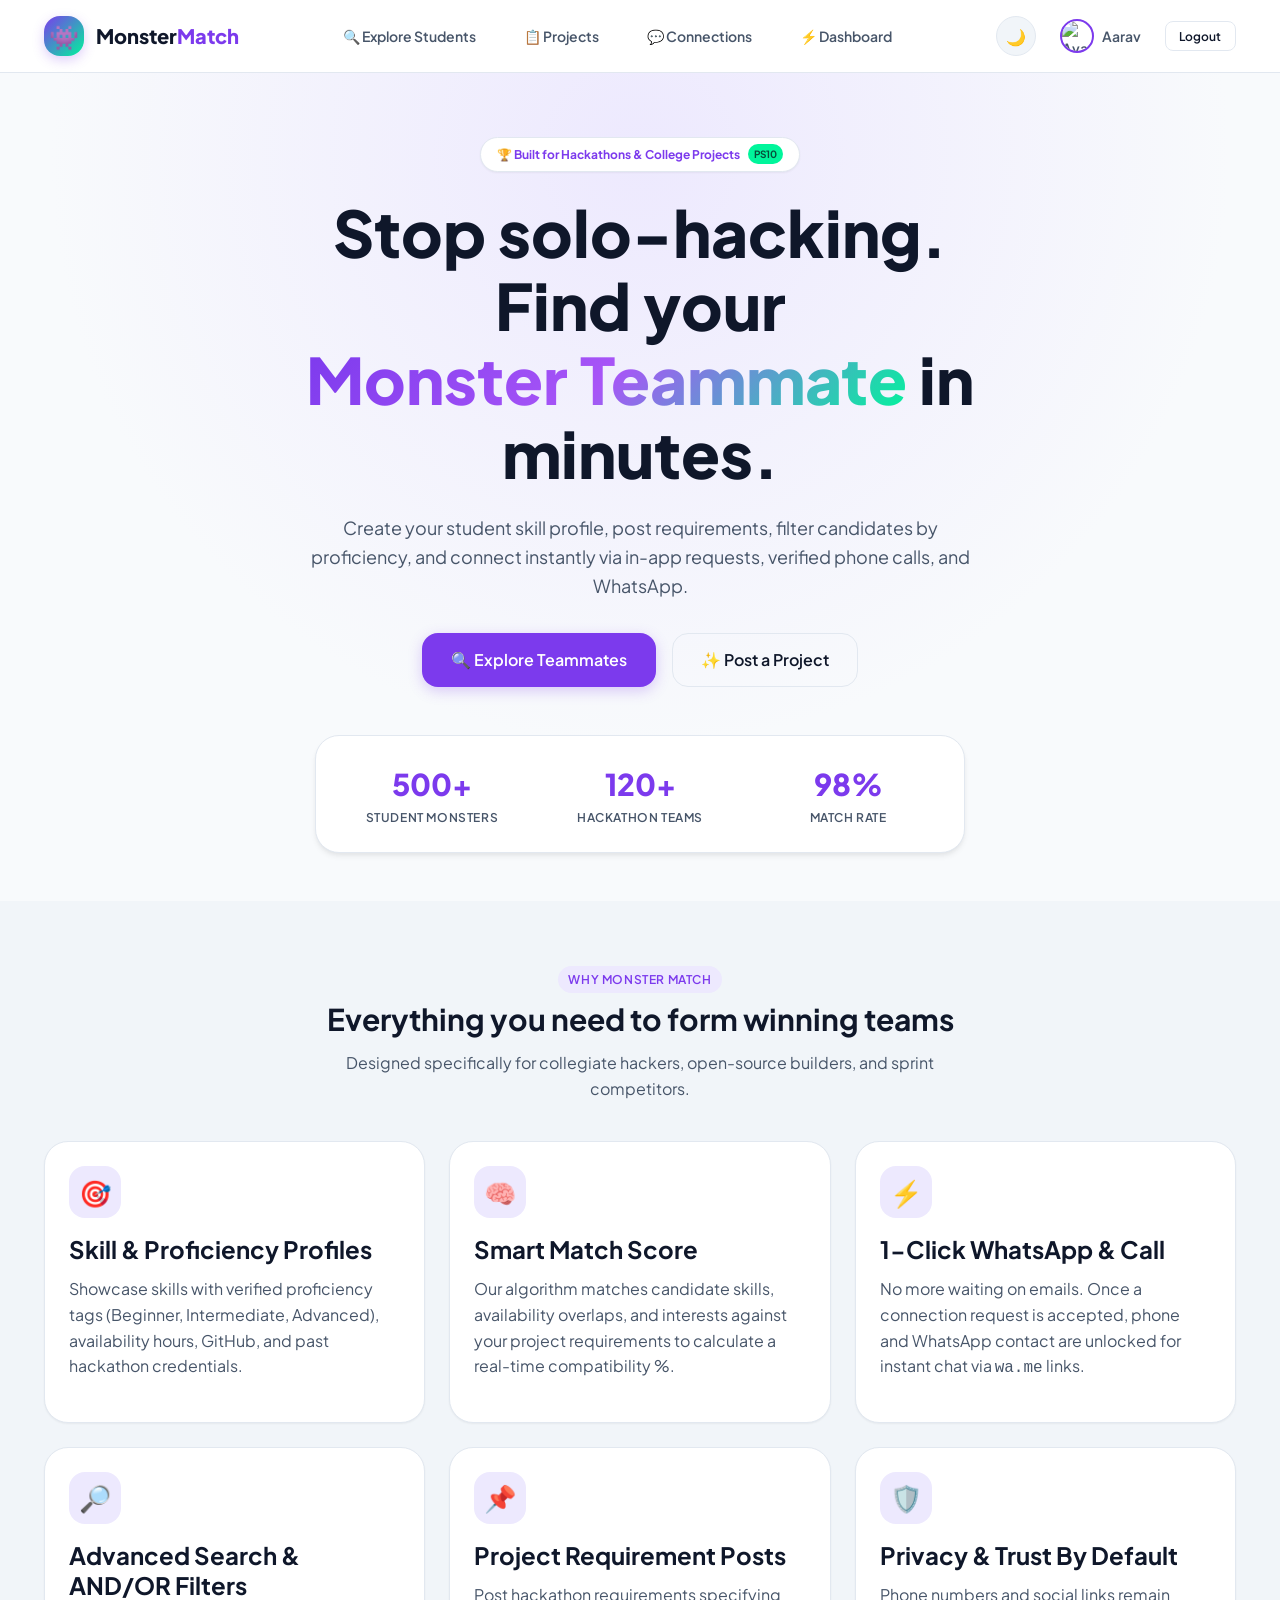
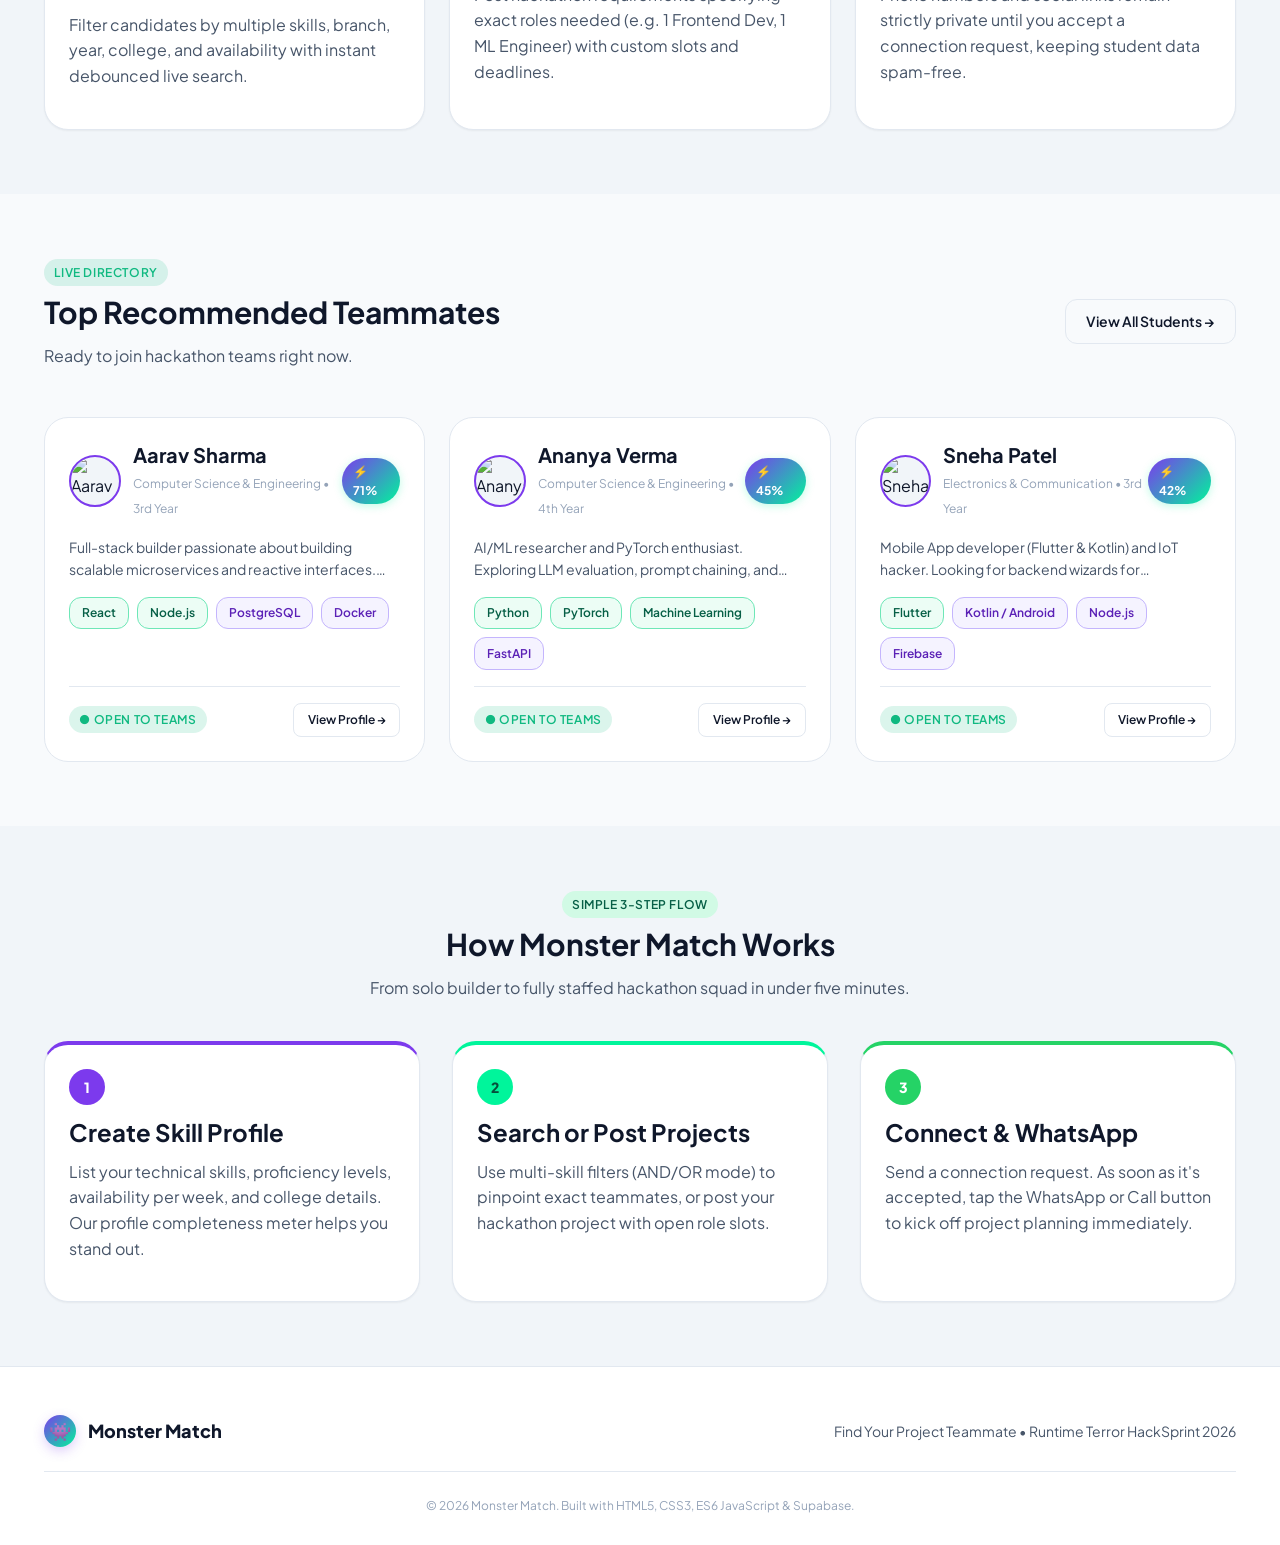
==== index.html @ e0324586 "feat: complete Phase 0 setup and core MVP features for Monster Match" ====
<!DOCTYPE html>
<html lang="en">
<head>
  <meta charset="UTF-8">
  <meta name="viewport" content="width=device-width, initial-scale=1.0">
  <title>Monster Match - Find Your Project Teammate</title>
  <meta name="description" content="Connect with passionate student developers, designers, and AI creators for hackathons and college projects with instant WhatsApp and call links.">
  
  <!-- Google Fonts: Plus Jakarta Sans -->
  <link rel="preconnect" href="https://fonts.googleapis.com">
  <link rel="preconnect" href="https://fonts.gstatic.com" crossorigin>
  <link href="https://fonts.googleapis.com/css2?family=Plus+Jakarta+Sans:wght@400;500;600;700;800&family=JetBrains+Mono:wght@500;600&display=swap" rel="stylesheet">
  
  <!-- CSS Stylesheets -->
  <link rel="stylesheet" href="css/variables.css">
  <link rel="stylesheet" href="css/base.css">
  <link rel="stylesheet" href="css/components.css">

  <style>
    /* Hero Section Styles */
    .hero {
      position: relative;
      padding: var(--spacing-16) 0 var(--spacing-12);
      overflow: hidden;
      background: radial-gradient(circle at 50% 10%, var(--color-primary-light) 0%, transparent 60%);
    }

    [data-theme="dark"] .hero {
      background: radial-gradient(circle at 50% 10%, rgba(124, 58, 237, 0.15) 0%, transparent 70%);
    }

    .hero-badge {
      display: inline-flex;
      align-items: center;
      gap: var(--spacing-2);
      padding: 0.4rem 1rem;
      background: var(--bg-surface);
      border: 1px solid var(--border-color);
      border-radius: var(--radius-full);
      font-size: var(--font-size-xs);
      font-weight: 700;
      color: var(--color-primary);
      margin-bottom: var(--spacing-6);
      box-shadow: var(--shadow-sm);
    }

    .hero-title {
      font-size: clamp(2.5rem, 5vw, 4rem);
      font-weight: 800;
      line-height: 1.15;
      margin-bottom: var(--spacing-6);
      max-width: 900px;
      margin-left: auto;
      margin-right: auto;
    }

    .hero-desc {
      font-size: var(--font-size-lg);
      color: var(--text-secondary);
      max-width: 680px;
      margin-left: auto;
      margin-right: auto;
      margin-bottom: var(--spacing-8);
      line-height: 1.6;
    }

    .hero-stats {
      display: grid;
      grid-template-columns: repeat(3, 1fr);
      gap: var(--spacing-6);
      max-width: 650px;
      margin: var(--spacing-12) auto 0;
      padding: var(--spacing-6);
      background: var(--bg-surface);
      border: 1px solid var(--border-color);
      border-radius: var(--radius-2xl);
      box-shadow: var(--shadow-md);
    }

    .stat-number {
      font-size: var(--font-size-3xl);
      font-weight: 800;
      color: var(--color-primary);
    }

    .stat-label {
      font-size: var(--font-size-xs);
      font-weight: 600;
      color: var(--text-secondary);
      text-transform: uppercase;
      letter-spacing: 0.05em;
    }

    /* Feature Grid Section */
    .section-header {
      text-align: center;
      max-width: 650px;
      margin: 0 auto var(--spacing-10);
    }

    .feature-icon-box {
      width: 52px;
      height: 52px;
      border-radius: var(--radius-xl);
      display: flex;
      align-items: center;
      justify-content: center;
      font-size: 26px;
      margin-bottom: var(--spacing-4);
      background: var(--color-primary-light);
      color: var(--color-primary);
    }

    /* Live Preview Cards */
    .preview-card {
      background: var(--bg-surface);
      border: 1px solid var(--border-color);
      border-radius: var(--radius-2xl);
      padding: var(--spacing-6);
      transition: all var(--transition-normal);
      display: flex;
      flex-direction: column;
      justify-content: space-between;
    }

    .preview-card:hover {
      transform: translateY(-6px);
      box-shadow: var(--shadow-xl);
      border-color: var(--color-primary);
    }

    /* Step Card */
    .step-badge {
      width: 36px;
      height: 36px;
      border-radius: var(--radius-full);
      background: var(--color-primary);
      color: #fff;
      display: flex;
      align-items: center;
      justify-content: center;
      font-weight: 800;
      font-size: var(--font-size-sm);
      margin-bottom: var(--spacing-3);
    }
  </style>
</head>
<body>

  <!-- Navigation Bar -->
  <header class="navbar">
    <div class="container nav-container">
      <a href="index.html" class="nav-brand">
        <div class="brand-icon">👾</div>
        <span>Monster<span style="color: var(--color-primary);">Match</span></span>
      </a>

      <nav>
        <ul class="nav-links">
          <li><a href="pages/explore.html" class="nav-link">🔍 Explore Students</a></li>
          <li><a href="pages/projects.html" class="nav-link">📋 Projects</a></li>
          <li><a href="pages/connections.html" class="nav-link">💬 Connections</a></li>
          <li><a href="pages/dashboard.html" class="nav-link">⚡ Dashboard</a></li>
        </ul>
      </nav>

      <div class="nav-actions">
        <button class="btn-icon-toggle theme-toggle-btn" id="theme-toggle" title="Toggle Theme">🌙</button>
        <a href="pages/login.html" class="btn btn-outline btn-sm">Log in</a>
        <a href="pages/signup.html" class="btn btn-primary btn-sm">Sign up</a>
      </div>
    </div>
  </header>

  <!-- Hero Section -->
  <main>
    <section class="hero">
      <div class="container" style="text-align: center;">
        <div class="hero-badge float-anim">
          <span>🏆 Built for Hackathons & College Projects</span>
          <span style="background: var(--color-secondary); color:#064e3b; padding: 2px 6px; border-radius: 99px; font-size:10px;">PS10</span>
        </div>

        <h1 class="hero-title">
          Stop solo-hacking. <br>
          Find your <span class="gradient-text">Monster Teammate</span> in minutes.
        </h1>

        <p class="hero-desc">
          Create your student skill profile, post requirements, filter candidates by proficiency, 
          and connect instantly via in-app requests, verified phone calls, and WhatsApp.
        </p>

        <div class="flex items-center justify-center gap-4 flex-wrap">
          <a href="pages/explore.html" class="btn btn-primary btn-lg">
            <span>🔍 Explore Teammates</span>
          </a>
          <a href="pages/project-new.html" class="btn btn-outline btn-lg">
            <span>✨ Post a Project</span>
          </a>
        </div>

        <div class="hero-stats">
          <div>
            <div class="stat-number">500+</div>
            <div class="stat-label">Student Monsters</div>
          </div>
          <div>
            <div class="stat-number">120+</div>
            <div class="stat-label">Hackathon Teams</div>
          </div>
          <div>
            <div class="stat-number">98%</div>
            <div class="stat-label">Match Rate</div>
          </div>
        </div>
      </div>
    </section>

    <!-- Key Features Section -->
    <section style="padding: var(--spacing-16) 0; background-color: var(--bg-surface-subtle);">
      <div class="container">
        <div class="section-header">
          <span class="badge" style="background: var(--color-primary-light); color: var(--color-primary); margin-bottom: var(--spacing-2);">Why Monster Match</span>
          <h2>Everything you need to form winning teams</h2>
          <p>Designed specifically for collegiate hackers, open-source builders, and sprint competitors.</p>
        </div>

        <div class="grid grid-cols-3 gap-6">
          <!-- Feature 1 -->
          <div class="card card-hover">
            <div class="feature-icon-box">🎯</div>
            <h3>Skill & Proficiency Profiles</h3>
            <p>Showcase skills with verified proficiency tags (Beginner, Intermediate, Advanced), availability hours, GitHub, and past hackathon credentials.</p>
          </div>

          <!-- Feature 2 -->
          <div class="card card-hover">
            <div class="feature-icon-box">🧠</div>
            <h3>Smart Match Score</h3>
            <p>Our algorithm matches candidate skills, availability overlaps, and interests against your project requirements to calculate a real-time compatibility %.</p>
          </div>

          <!-- Feature 3 -->
          <div class="card card-hover">
            <div class="feature-icon-box">⚡</div>
            <h3>1-Click WhatsApp & Call</h3>
            <p>No more waiting on emails. Once a connection request is accepted, phone and WhatsApp contact are unlocked for instant chat via <code>wa.me</code> links.</p>
          </div>

          <!-- Feature 4 -->
          <div class="card card-hover">
            <div class="feature-icon-box">🔎</div>
            <h3>Advanced Search & AND/OR Filters</h3>
            <p>Filter candidates by multiple skills, branch, year, college, and availability with instant debounced live search.</p>
          </div>

          <!-- Feature 5 -->
          <div class="card card-hover">
            <div class="feature-icon-box">📌</div>
            <h3>Project Requirement Posts</h3>
            <p>Post hackathon requirements specifying exact roles needed (e.g. 1 Frontend Dev, 1 ML Engineer) with custom slots and deadlines.</p>
          </div>

          <!-- Feature 6 -->
          <div class="card card-hover">
            <div class="feature-icon-box">🛡️</div>
            <h3>Privacy & Trust By Default</h3>
            <p>Phone numbers and social links remain strictly private until you accept a connection request, keeping student data spam-free.</p>
          </div>
        </div>
      </div>
    </section>

    <!-- Featured Teammates Live Showcase -->
    <section style="padding: var(--spacing-16) 0;">
      <div class="container">
        <div class="flex items-center justify-between flex-wrap gap-4" style="margin-bottom: var(--spacing-8);">
          <div>
            <span class="badge badge-open" style="margin-bottom: var(--spacing-2);">Live Directory</span>
            <h2>Top Recommended Teammates</h2>
            <p>Ready to join hackathon teams right now.</p>
          </div>
          <a href="pages/explore.html" class="btn btn-outline">View All Students →</a>
        </div>

        <div id="featured-students-grid" class="grid grid-cols-3 gap-6">
          <!-- Populated dynamically via JS -->
          <div class="card" style="text-align: center; padding: var(--spacing-8);">
            <div class="float-anim" style="font-size: 3rem;">👾</div>
            <p style="margin-top: var(--spacing-2);">Loading monster profiles...</p>
          </div>
        </div>
      </div>
    </section>

    <!-- How It Works Section -->
    <section style="padding: var(--spacing-16) 0; background-color: var(--bg-surface-subtle);">
      <div class="container">
        <div class="section-header">
          <span class="badge" style="background: var(--color-secondary-light); color: #065f46; margin-bottom: var(--spacing-2);">Simple 3-Step Flow</span>
          <h2>How Monster Match Works</h2>
          <p>From solo builder to fully staffed hackathon squad in under five minutes.</p>
        </div>

        <div class="grid grid-cols-3 gap-8">
          <div class="card" style="border-top: 4px solid var(--color-primary);">
            <div class="step-badge">1</div>
            <h3>Create Skill Profile</h3>
            <p>List your technical skills, proficiency levels, availability per week, and college details. Our profile completeness meter helps you stand out.</p>
          </div>

          <div class="card" style="border-top: 4px solid var(--color-secondary);">
            <div class="step-badge" style="background: var(--color-secondary); color:#064e3b;">2</div>
            <h3>Search or Post Projects</h3>
            <p>Use multi-skill filters (AND/OR mode) to pinpoint exact teammates, or post your hackathon project with open role slots.</p>
          </div>

          <div class="card" style="border-top: 4px solid var(--color-whatsapp);">
            <div class="step-badge" style="background: var(--color-whatsapp);">3</div>
            <h3>Connect & WhatsApp</h3>
            <p>Send a connection request. As soon as it's accepted, tap the WhatsApp or Call button to kick off project planning immediately.</p>
          </div>
        </div>
      </div>
    </section>
  </main>

  <!-- Footer -->
  <footer style="padding: var(--spacing-12) 0 var(--spacing-8); border-top: 1px solid var(--border-color); background: var(--bg-surface);">
    <div class="container">
      <div class="flex items-center justify-between flex-wrap gap-4" style="margin-bottom: var(--spacing-6);">
        <div class="flex items-center gap-3">
          <div class="brand-icon" style="width:32px; height:32px; font-size:18px;">👾</div>
          <span style="font-weight: 800; font-size: var(--font-size-lg);">Monster Match</span>
        </div>
        <p style="margin-bottom: 0; font-size: var(--font-size-sm);">
          Find Your Project Teammate • Runtime Terror HackSprint 2026
        </p>
      </div>
      <div style="text-align: center; font-size: var(--font-size-xs); color: var(--text-muted); border-top: 1px solid var(--border-color); padding-top: var(--spacing-6);">
        &copy; 2026 Monster Match. Built with HTML5, CSS3, ES6 JavaScript & Supabase.
      </div>
    </div>
  </footer>

  <!-- Scripts -->
  <script type="module">
    import { initTheme } from './js/utils.js';
    import { Auth } from './js/auth.js';
    import { API } from './js/api.js';
    import { formatWhatsAppUrl, formatTelUrl } from './js/utils.js';

    // 1. Initialize Theme & Nav Auth
    initTheme();
    Auth.renderNavAuth();

    // 2. Load Featured Student Cards
    async function loadFeaturedStudents() {
      const grid = document.getElementById('featured-students-grid');
      if (!grid) return;

      try {
        const students = await API.getStudents();
        const topStudents = students.slice(0, 3);

        grid.innerHTML = topStudents.map(student => `
          <div class="preview-card card-hover">
            <div>
              <div class="flex items-center justify-between" style="margin-bottom: var(--spacing-4);">
                <div class="flex items-center gap-3">
                  <img src="${student.avatar_url}" alt="${student.full_name}" style="width: 52px; height: 52px; border-radius: 50%; border: 2px solid var(--color-primary); background: var(--bg-surface-subtle);" />
                  <div>
                    <h4 style="margin-bottom: 2px;">${student.full_name}</h4>
                    <span style="font-size: var(--font-size-xs); color: var(--text-muted);">${student.branch} • ${student.year}</span>
                  </div>
                </div>
                <div class="match-score" title="Match compatibility score">
                  ⚡ ${student.matchScore || 92}%
                </div>
              </div>

              <p style="font-size: var(--font-size-sm); margin-bottom: var(--spacing-4); display: -webkit-box; -webkit-line-clamp: 2; -webkit-box-orient: vertical; overflow: hidden;">
                ${student.bio}
              </p>

              <div class="flex flex-wrap gap-2" style="margin-bottom: var(--spacing-4);">
                ${student.skills.map(skill => {
                  const name = typeof skill === 'string' ? skill : skill.name;
                  const lvl = typeof skill === 'object' && skill.level ? skill.level : 'intermediate';
                  return `<span class="chip chip-${lvl}">${name}</span>`;
                }).join('')}
              </div>
            </div>

            <div class="flex items-center justify-between" style="border-top: 1px solid var(--border-color); padding-top: var(--spacing-4); margin-top: auto;">
              <span class="badge ${student.status === 'open' ? 'badge-open' : 'badge-busy'}">
                ● ${student.status === 'open' ? 'Open to Teams' : 'Busy'}
              </span>
              <a href="pages/profile-view.html?id=${student.id}" class="btn btn-outline btn-sm">
                View Profile →
              </a>
            </div>
          </div>
        `).join('');
      } catch (err) {
        console.error(err);
        grid.innerHTML = '<p style="color:var(--color-danger);">Unable to load featured students.</p>';
      }
    }

    loadFeaturedStudents();
  </script>
</body>
</html>
---- css/variables.css ----
/* ============================================================================
   MONSTER MATCH DESIGN SYSTEM - CSS VARIABLES & DESIGN TOKENS
   ============================================================================ */

:root {
  /* Brand Monster Palette */
  --color-primary: #7c3aed;
  --color-primary-hover: #6d28d9;
  --color-primary-light: #ede9fe;
  --color-primary-glow: rgba(124, 58, 237, 0.25);

  --color-secondary: #00f59b;
  --color-secondary-hover: #05d483;
  --color-secondary-light: #d1fae5;
  --color-secondary-glow: rgba(0, 245, 155, 0.2);

  --color-accent: #f97316;
  --color-accent-hover: #ea580c;
  --color-accent-light: #ffedd5;

  --color-info: #0284c7;
  --color-success: #10b981;
  --color-warning: #f59e0b;
  --color-danger: #ef4444;

  /* WhatsApp & Call specific brand colors */
  --color-whatsapp: #25D366;
  --color-whatsapp-hover: #1eb956;
  --color-phone: #3b82f6;
  --color-phone-hover: #2563eb;

  /* Typography */
  --font-family-base: 'Plus Jakarta Sans', -apple-system, BlinkMacSystemFont, 'Segoe UI', Roboto, Helvetica, Arial, sans-serif;
  --font-family-mono: 'JetBrains Mono', 'Fira Code', monospace;
  --font-size-xs: 0.75rem;     /* 12px */
  --font-size-sm: 0.875rem;    /* 14px */
  --font-size-base: 1rem;      /* 16px */
  --font-size-lg: 1.125rem;    /* 18px */
  --font-size-xl: 1.25rem;     /* 20px */
  --font-size-2xl: 1.5rem;     /* 24px */
  --font-size-3xl: 1.875rem;   /* 30px */
  --font-size-4xl: 2.25rem;    /* 36px */
  --font-size-5xl: 3rem;       /* 48px */

  /* Spacing */
  --spacing-1: 0.25rem;
  --spacing-2: 0.5rem;
  --spacing-3: 0.75rem;
  --spacing-4: 1rem;
  --spacing-5: 1.25rem;
  --spacing-6: 1.5rem;
  --spacing-8: 2rem;
  --spacing-10: 2.5rem;
  --spacing-12: 3rem;
  --spacing-16: 4rem;

  /* Radii */
  --radius-sm: 0.375rem;
  --radius-md: 0.5rem;
  --radius-lg: 0.75rem;
  --radius-xl: 1rem;
  --radius-2xl: 1.5rem;
  --radius-full: 9999px;

  /* Transitions */
  --transition-fast: 0.15s ease;
  --transition-normal: 0.25s ease;
  --transition-slow: 0.4s ease;

  /* Light Theme (Default) */
  --bg-page: #f8fafc;
  --bg-surface: #ffffff;
  --bg-surface-elevated: #ffffff;
  --bg-surface-subtle: #f1f5f9;
  --bg-input: #ffffff;
  --border-color: #e2e8f0;
  --border-color-hover: #cbd5e1;
  --border-color-focus: #7c3aed;

  --text-primary: #0f172a;
  --text-secondary: #475569;
  --text-muted: #94a3b8;
  --text-inverse: #ffffff;

  --shadow-sm: 0 1px 2px 0 rgba(0, 0, 0, 0.05);
  --shadow-md: 0 4px 6px -1px rgba(0, 0, 0, 0.07), 0 2px 4px -1px rgba(0, 0, 0, 0.04);
  --shadow-lg: 0 10px 15px -3px rgba(0, 0, 0, 0.08), 0 4px 6px -2px rgba(0, 0, 0, 0.04);
  --shadow-xl: 0 20px 25px -5px rgba(0, 0, 0, 0.1), 0 10px 10px -5px rgba(0, 0, 0, 0.04);
  --shadow-glow: 0 0 25px rgba(124, 58, 237, 0.2);
}

/* Dark Theme */
[data-theme="dark"] {
  --bg-page: #0b0f19;
  --bg-surface: #111827;
  --bg-surface-elevated: #1f2937;
  --bg-surface-subtle: #1e293b;
  --bg-input: #1a2234;
  --border-color: #2e384d;
  --border-color-hover: #475569;
  --border-color-focus: #a78bfa;

  --text-primary: #f8fafc;
  --text-secondary: #cbd5e1;
  --text-muted: #64748b;
  --text-inverse: #0f172a;

  --color-primary-light: rgba(124, 58, 237, 0.2);
  --color-secondary-light: rgba(0, 245, 155, 0.15);
  --color-accent-light: rgba(249, 115, 22, 0.15);

  --shadow-sm: 0 1px 2px 0 rgba(0, 0, 0, 0.3);
  --shadow-md: 0 4px 6px -1px rgba(0, 0, 0, 0.4);
  --shadow-lg: 0 10px 15px -3px rgba(0, 0, 0, 0.5);
  --shadow-xl: 0 20px 25px -5px rgba(0, 0, 0, 0.6);
  --shadow-glow: 0 0 30px rgba(124, 58, 237, 0.35);
}
---- css/base.css ----
/* ============================================================================
   MONSTER MATCH BASE STYLES & RESET
   ============================================================================ */

*, *::before, *::after {
  box-sizing: border-box;
  margin: 0;
  padding: 0;
}

html {
  font-size: 16px;
  scroll-behavior: smooth;
  -webkit-font-smoothing: antialiased;
  -moz-osx-font-smoothing: grayscale;
}

body {
  font-family: var(--font-family-base);
  font-size: var(--font-size-base);
  line-height: 1.6;
  color: var(--text-primary);
  background-color: var(--bg-page);
  min-height: 100vh;
  display: flex;
  flex-direction: column;
  transition: background-color var(--transition-normal), color var(--transition-normal);
}

a {
  color: var(--color-primary);
  text-decoration: none;
  transition: color var(--transition-fast);
}

a:hover {
  color: var(--color-primary-hover);
}

img, svg {
  display: block;
  max-width: 100%;
}

button, input, select, textarea {
  font-family: inherit;
  font-size: inherit;
}

/* Headings */
h1, h2, h3, h4, h5, h6 {
  color: var(--text-primary);
  font-weight: 700;
  line-height: 1.25;
  margin-bottom: var(--spacing-3);
}

h1 { font-size: var(--font-size-4xl); }
h2 { font-size: var(--font-size-3xl); }
h3 { font-size: var(--font-size-2xl); }
h4 { font-size: var(--font-size-xl); }
h5 { font-size: var(--font-size-lg); }
h6 { font-size: var(--font-size-base); }

p {
  margin-bottom: var(--spacing-4);
  color: var(--text-secondary);
}

/* Container */
.container {
  width: 100%;
  max-width: 1240px;
  margin-left: auto;
  margin-right: auto;
  padding-left: var(--spacing-6);
  padding-right: var(--spacing-6);
}

.container-narrow {
  max-width: 840px;
}

/* Layout Utilities */
.flex { display: flex; }
.flex-col { flex-direction: column; }
.items-center { align-items: center; }
.justify-between { justify-content: space-between; }
.justify-center { justify-content: center; }
.justify-end { justify-content: flex-end; }
.flex-wrap { flex-wrap: wrap; }
.flex-1 { flex: 1 1 0%; }
.gap-1 { gap: var(--spacing-1); }
.gap-2 { gap: var(--spacing-2); }
.gap-3 { gap: var(--spacing-3); }
.gap-4 { gap: var(--spacing-4); }
.gap-6 { gap: var(--spacing-6); }
.gap-8 { gap: var(--spacing-8); }

.grid { display: grid; }
.grid-cols-1 { grid-template-columns: repeat(1, minmax(0, 1fr)); }
.grid-cols-2 { grid-template-columns: repeat(2, minmax(0, 1fr)); }
.grid-cols-3 { grid-template-columns: repeat(3, minmax(0, 1fr)); }
.grid-cols-4 { grid-template-columns: repeat(4, minmax(0, 1fr)); }

@media (max-width: 1024px) {
  .grid-cols-4 { grid-template-columns: repeat(2, minmax(0, 1fr)); }
  .grid-cols-3 { grid-template-columns: repeat(2, minmax(0, 1fr)); }
}

@media (max-width: 640px) {
  .grid-cols-4, .grid-cols-3, .grid-cols-2 { grid-template-columns: 1fr; }
  .container { padding-left: var(--spacing-4); padding-right: var(--spacing-4); }
}

/* Monster Gradient Text */
.gradient-text {
  background: linear-gradient(135deg, var(--color-primary) 0%, #a855f7 50%, var(--color-secondary) 100%);
  -webkit-background-clip: text;
  -webkit-text-fill-color: transparent;
  display: inline-block;
}

/* Animations */
@keyframes float {
  0%, 100% { transform: translateY(0px) rotate(0deg); }
  50% { transform: translateY(-8px) rotate(2deg); }
}

@keyframes pulseGlow {
  0%, 100% { box-shadow: 0 0 15px rgba(124, 58, 237, 0.3); }
  50% { box-shadow: 0 0 30px rgba(0, 245, 155, 0.5); }
}

.float-anim {
  animation: float 4s ease-in-out infinite;
}

/* Toast Notifications */
#toast-container {
  position: fixed;
  bottom: var(--spacing-6);
  right: var(--spacing-6);
  z-index: 9999;
  display: flex;
  flex-direction: column;
  gap: var(--spacing-3);
  pointer-events: none;
}

.toast {
  pointer-events: auto;
  min-width: 280px;
  max-width: 400px;
  padding: var(--spacing-3) var(--spacing-4);
  background: var(--bg-surface-elevated);
  color: var(--text-primary);
  border-radius: var(--radius-lg);
  border-left: 4px solid var(--color-primary);
  box-shadow: var(--shadow-xl);
  font-size: var(--font-size-sm);
  display: flex;
  align-items: center;
  gap: var(--spacing-3);
  animation: slideIn 0.3s ease-out;
  transition: all var(--transition-normal);
}

.toast.toast-success { border-left-color: var(--color-success); }
.toast.toast-error { border-left-color: var(--color-danger); }
.toast.toast-info { border-left-color: var(--color-info); }
.toast.toast-warning { border-left-color: var(--color-warning); }

@keyframes slideIn {
  from { opacity: 0; transform: translateX(50px); }
  to { opacity: 1; transform: translateX(0); }
}
---- css/components.css ----
/* ============================================================================
   MONSTER MATCH REUSABLE UI COMPONENTS
   ============================================================================ */

/* --- Navigation Bar --- */
.navbar {
  position: sticky;
  top: 0;
  z-index: 1000;
  background-color: var(--bg-surface);
  border-bottom: 1px solid var(--border-color);
  backdrop-filter: blur(12px);
  -webkit-backdrop-filter: blur(12px);
  background-color: rgba(255, 255, 255, 0.9);
  transition: all var(--transition-normal);
}

[data-theme="dark"] .navbar {
  background-color: rgba(17, 24, 39, 0.9);
}

.nav-container {
  display: flex;
  align-items: center;
  justify-content: space-between;
  height: 72px;
}

.nav-brand {
  display: flex;
  align-items: center;
  gap: var(--spacing-3);
  font-size: var(--font-size-xl);
  font-weight: 800;
  color: var(--text-primary);
}

.brand-icon {
  width: 40px;
  height: 40px;
  background: linear-gradient(135deg, var(--color-primary), var(--color-secondary));
  border-radius: var(--radius-xl);
  display: flex;
  align-items: center;
  justify-content: center;
  font-size: 24px;
  box-shadow: 0 4px 12px var(--color-primary-glow);
}

.nav-links {
  display: flex;
  align-items: center;
  gap: var(--spacing-6);
  list-style: none;
}

.nav-link {
  font-weight: 600;
  font-size: var(--font-size-sm);
  color: var(--text-secondary);
  padding: var(--spacing-2) var(--spacing-3);
  border-radius: var(--radius-md);
  transition: all var(--transition-fast);
  display: flex;
  align-items: center;
  gap: var(--spacing-2);
}

.nav-link:hover, .nav-link.active {
  color: var(--color-primary);
  background-color: var(--color-primary-light);
}

.nav-actions {
  display: flex;
  align-items: center;
  gap: var(--spacing-3);
}

/* Theme Toggle Button */
.btn-icon-toggle {
  background: var(--bg-surface-subtle);
  border: 1px solid var(--border-color);
  color: var(--text-secondary);
  width: 40px;
  height: 40px;
  border-radius: var(--radius-full);
  display: flex;
  align-items: center;
  justify-content: center;
  cursor: pointer;
  transition: all var(--transition-fast);
}

.btn-icon-toggle:hover {
  color: var(--color-primary);
  border-color: var(--color-primary);
  transform: scale(1.05);
}

/* --- Buttons --- */
.btn {
  display: inline-flex;
  align-items: center;
  justify-content: center;
  gap: var(--spacing-2);
  padding: 0.65rem 1.25rem;
  font-weight: 600;
  font-size: var(--font-size-sm);
  border-radius: var(--radius-lg);
  border: 1px solid transparent;
  cursor: pointer;
  text-align: center;
  transition: all var(--transition-fast);
  white-space: nowrap;
  user-select: none;
}

.btn:active {
  transform: translateY(1px);
}

.btn-primary {
  background-color: var(--color-primary);
  color: #ffffff;
  box-shadow: 0 4px 14px var(--color-primary-glow);
}

.btn-primary:hover {
  background-color: var(--color-primary-hover);
  color: #ffffff;
  box-shadow: 0 6px 20px var(--color-primary-glow);
  transform: translateY(-1px);
}

.btn-secondary {
  background-color: var(--color-secondary);
  color: #064e3b;
  font-weight: 700;
}

.btn-secondary:hover {
  background-color: var(--color-secondary-hover);
  transform: translateY(-1px);
}

.btn-outline {
  background-color: transparent;
  border-color: var(--border-color);
  color: var(--text-primary);
}

.btn-outline:hover {
  border-color: var(--color-primary);
  color: var(--color-primary);
  background-color: var(--color-primary-light);
}

.btn-whatsapp {
  background-color: var(--color-whatsapp);
  color: #ffffff;
  box-shadow: 0 4px 12px rgba(37, 211, 102, 0.3);
}

.btn-whatsapp:hover {
  background-color: var(--color-whatsapp-hover);
  color: #ffffff;
  transform: translateY(-1px);
}

.btn-phone {
  background-color: var(--color-phone);
  color: #ffffff;
  box-shadow: 0 4px 12px rgba(59, 130, 246, 0.3);
}

.btn-phone:hover {
  background-color: var(--color-phone-hover);
  color: #ffffff;
  transform: translateY(-1px);
}

.btn-sm {
  padding: 0.4rem 0.85rem;
  font-size: var(--font-size-xs);
  border-radius: var(--radius-md);
}

.btn-lg {
  padding: 0.85rem 1.75rem;
  font-size: var(--font-size-base);
  border-radius: var(--radius-xl);
}

/* --- Cards --- */
.card {
  background-color: var(--bg-surface);
  border: 1px solid var(--border-color);
  border-radius: var(--radius-2xl);
  padding: var(--spacing-6);
  box-shadow: var(--shadow-sm);
  transition: all var(--transition-normal);
  position: relative;
  overflow: hidden;
}

.card-hover:hover {
  transform: translateY(-4px);
  border-color: var(--border-color-hover);
  box-shadow: var(--shadow-xl);
}

/* --- Chips & Badges --- */
.badge {
  display: inline-flex;
  align-items: center;
  gap: var(--spacing-1);
  padding: 0.25rem 0.65rem;
  border-radius: var(--radius-full);
  font-size: var(--font-size-xs);
  font-weight: 600;
  text-transform: uppercase;
  letter-spacing: 0.05em;
}

.badge-open {
  background-color: rgba(16, 185, 129, 0.15);
  color: #10b981;
}

.badge-busy {
  background-color: rgba(245, 158, 11, 0.15);
  color: #f59e0b;
}

.badge-teamed {
  background-color: rgba(100, 116, 139, 0.15);
  color: #64748b;
}

.chip {
  display: inline-flex;
  align-items: center;
  gap: var(--spacing-1);
  padding: 0.35rem 0.75rem;
  border-radius: var(--radius-lg);
  font-size: var(--font-size-xs);
  font-weight: 600;
  background-color: var(--bg-surface-subtle);
  color: var(--text-secondary);
  border: 1px solid var(--border-color);
  transition: all var(--transition-fast);
}

.chip-beginner {
  border-color: #93c5fd;
  color: #1e40af;
  background-color: #eff6ff;
}

.chip-intermediate {
  border-color: #c4b5fd;
  color: #5b21b6;
  background-color: #f5f3ff;
}

.chip-advanced {
  border-color: #6ee7b7;
  color: #065f46;
  background-color: #ecfdf5;
}

[data-theme="dark"] .chip-beginner {
  background-color: rgba(59, 130, 246, 0.15);
  color: #93c5fd;
  border-color: rgba(59, 130, 246, 0.3);
}

[data-theme="dark"] .chip-intermediate {
  background-color: rgba(139, 92, 246, 0.15);
  color: #c4b5fd;
  border-color: rgba(139, 92, 246, 0.3);
}

[data-theme="dark"] .chip-advanced {
  background-color: rgba(16, 185, 129, 0.15);
  color: #6ee7b7;
  border-color: rgba(16, 185, 129, 0.3);
}

/* Match Score Pill */
.match-score {
  display: inline-flex;
  align-items: center;
  gap: 4px;
  padding: 0.25rem 0.65rem;
  border-radius: var(--radius-full);
  font-weight: 700;
  font-size: var(--font-size-xs);
  background: linear-gradient(135deg, var(--color-primary), var(--color-secondary));
  color: #ffffff;
  box-shadow: 0 2px 8px rgba(0, 245, 155, 0.25);
}

/* --- Form Controls --- */
.form-group {
  display: flex;
  flex-direction: column;
  gap: var(--spacing-2);
  margin-bottom: var(--spacing-4);
}

.form-label {
  font-size: var(--font-size-sm);
  font-weight: 600;
  color: var(--text-primary);
}

.input, .select, .textarea {
  width: 100%;
  padding: 0.75rem 1rem;
  background-color: var(--bg-input);
  border: 1px solid var(--border-color);
  border-radius: var(--radius-lg);
  color: var(--text-primary);
  transition: all var(--transition-fast);
  outline: none;
}

.input:focus, .select:focus, .textarea:focus {
  border-color: var(--color-primary);
  box-shadow: 0 0 0 3px var(--color-primary-glow);
}

.input::placeholder, .textarea::placeholder {
  color: var(--text-muted);
}

/* Search bar with icon */
.search-wrapper {
  position: relative;
  display: flex;
  align-items: center;
  width: 100%;
}

.search-icon {
  position: absolute;
  left: 1rem;
  color: var(--text-muted);
  pointer-events: none;
}

.search-input {
  padding-left: 2.75rem;
  padding-right: 2.5rem;
}

.search-clear {
  position: absolute;
  right: 0.75rem;
  background: none;
  border: none;
  color: var(--text-muted);
  cursor: pointer;
  padding: 4px;
}

/* --- Modals --- */
.modal-overlay {
  position: fixed;
  top: 0;
  left: 0;
  right: 0;
  bottom: 0;
  background-color: rgba(0, 0, 0, 0.6);
  backdrop-filter: blur(4px);
  z-index: 2000;
  display: flex;
  align-items: center;
  justify-content: center;
  padding: var(--spacing-4);
  opacity: 0;
  pointer-events: none;
  transition: opacity var(--transition-normal);
}

.modal-overlay.active {
  opacity: 1;
  pointer-events: auto;
}

.modal-container {
  background-color: var(--bg-surface);
  border: 1px solid var(--border-color);
  border-radius: var(--radius-2xl);
  width: 100%;
  max-width: 520px;
  box-shadow: var(--shadow-xl);
  overflow: hidden;
  transform: scale(0.95);
  transition: transform var(--transition-normal);
}

.modal-overlay.active .modal-container {
  transform: scale(1);
}

.modal-header {
  padding: var(--spacing-5) var(--spacing-6);
  border-bottom: 1px solid var(--border-color);
  display: flex;
  align-items: center;
  justify-content: space-between;
}

.modal-body {
  padding: var(--spacing-6);
  max-height: 75vh;
  overflow-y: auto;
}

.modal-footer {
  padding: var(--spacing-4) var(--spacing-6);
  border-top: 1px solid var(--border-color);
  background-color: var(--bg-surface-subtle);
  display: flex;
  justify-content: flex-end;
  gap: var(--spacing-3);
}

/* Completeness Meter */
.progress-bar-bg {
  width: 100%;
  height: 8px;
  background-color: var(--border-color);
  border-radius: var(--radius-full);
  overflow: hidden;
}

.progress-bar-fill {
  height: 100%;
  background: linear-gradient(90deg, var(--color-primary), var(--color-secondary));
  border-radius: var(--radius-full);
  transition: width 0.5s ease-out;
}
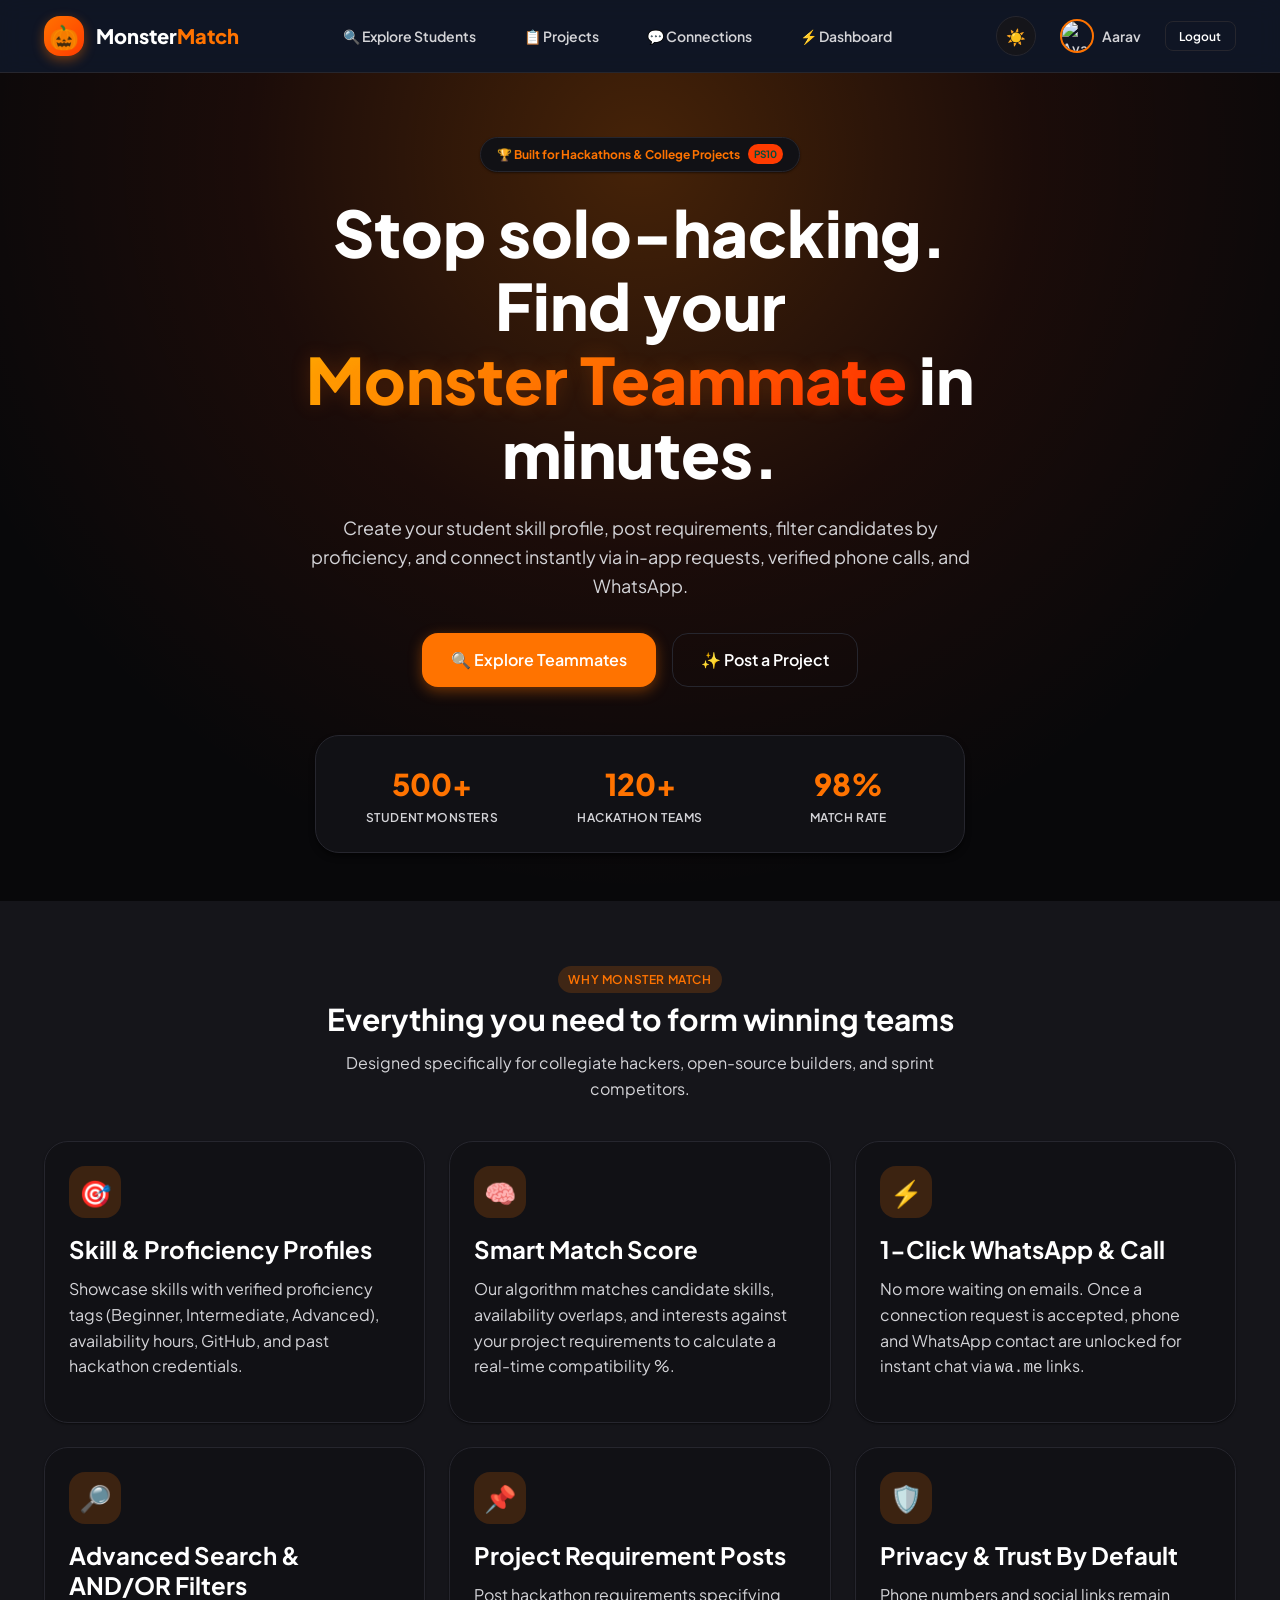
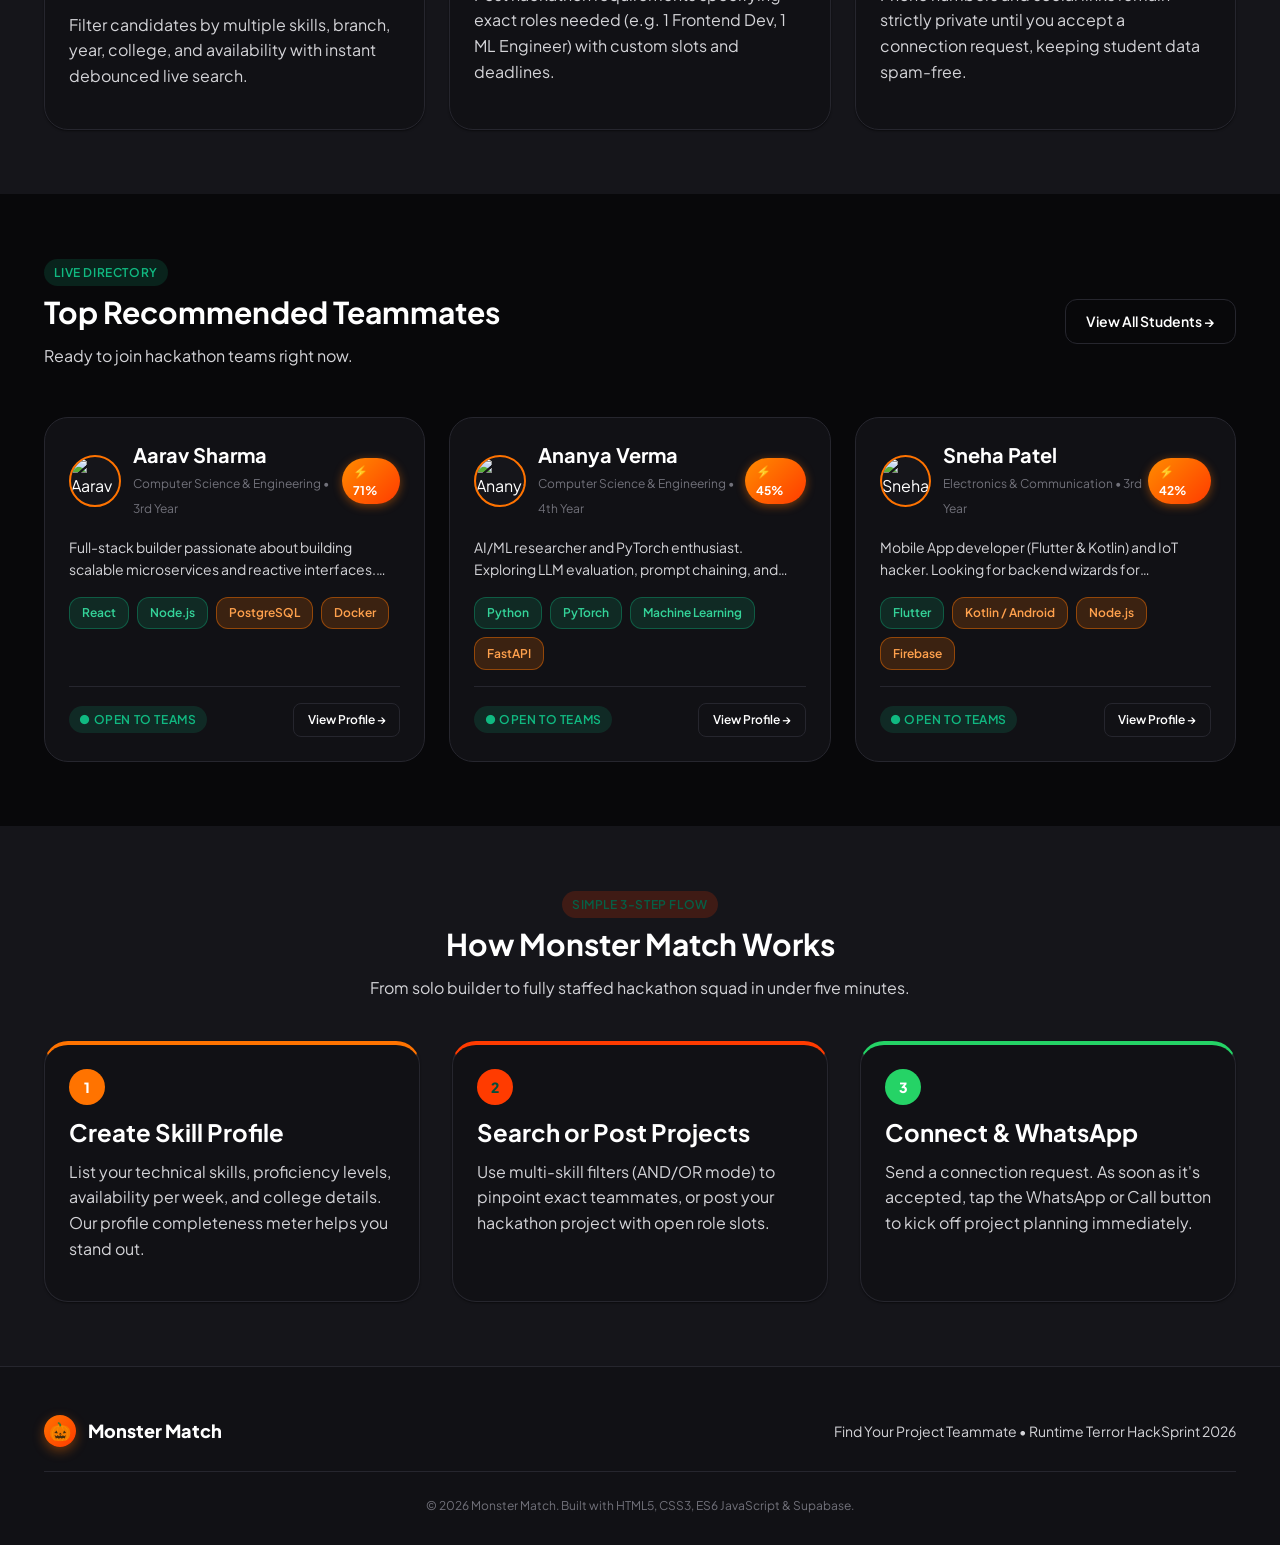
==== commit 8783194c: "style: apply Halloween Obsidian Black & Jack-o-Lantern Orange theme" ====
--- a/index.html
+++ b/index.html
@@ -22,11 +22,11 @@
       position: relative;
       padding: var(--spacing-16) 0 var(--spacing-12);
       overflow: hidden;
-      background: radial-gradient(circle at 50% 10%, var(--color-primary-light) 0%, transparent 60%);
+      background: radial-gradient(circle at 50% 10%, rgba(255, 115, 0, 0.15) 0%, transparent 65%);
     }
 
     [data-theme="dark"] .hero {
-      background: radial-gradient(circle at 50% 10%, rgba(124, 58, 237, 0.15) 0%, transparent 70%);
+      background: radial-gradient(circle at 50% 10%, rgba(255, 115, 0, 0.25) 0%, rgba(255, 59, 0, 0.08) 40%, transparent 75%);
     }
 
     .hero-badge {
@@ -151,7 +151,7 @@
   <header class="navbar">
     <div class="container nav-container">
       <a href="index.html" class="nav-brand">
-        <div class="brand-icon">👾</div>
+        <div class="brand-icon">🎃</div>
         <span>Monster<span style="color: var(--color-primary);">Match</span></span>
       </a>
 
@@ -331,7 +331,7 @@
     <div class="container">
       <div class="flex items-center justify-between flex-wrap gap-4" style="margin-bottom: var(--spacing-6);">
         <div class="flex items-center gap-3">
-          <div class="brand-icon" style="width:32px; height:32px; font-size:18px;">👾</div>
+          <div class="brand-icon" style="width:32px; height:32px; font-size:18px;">🎃</div>
           <span style="font-weight: 800; font-size: var(--font-size-lg);">Monster Match</span>
         </div>
         <p style="margin-bottom: 0; font-size: var(--font-size-sm);">
--- a/css/variables.css
+++ b/css/variables.css
@@ -1,46 +1,50 @@
 /* ============================================================================
-   MONSTER MATCH DESIGN SYSTEM - CSS VARIABLES & DESIGN TOKENS
+   MONSTER MATCH - HALLOWEEN SPOOKY BLACK & ORANGE THEME
    ============================================================================ */
 
 :root {
-  /* Brand Monster Palette */
-  --color-primary: #7c3aed;
-  --color-primary-hover: #6d28d9;
-  --color-primary-light: #ede9fe;
-  --color-primary-glow: rgba(124, 58, 237, 0.25);
+  /* Halloween Jack-o'-Lantern Orange Palette */
+  --color-primary: #ff7300;           /* Vibrant Pumpkin Orange */
+  --color-primary-hover: #ff8c26;     /* Bright Fire Glow */
+  --color-primary-dark: #cc5200;      /* Dark Roasted Pumpkin */
+  --color-primary-light: rgba(255, 115, 0, 0.15);
+  --color-primary-glow: rgba(255, 115, 0, 0.4);
 
-  --color-secondary: #00f59b;
-  --color-secondary-hover: #05d483;
-  --color-secondary-light: #d1fae5;
-  --color-secondary-glow: rgba(0, 245, 155, 0.2);
+  --color-secondary: #ff3b00;         /* Hellfire Blood Orange */
+  --color-secondary-hover: #e03400;
+  --color-secondary-light: rgba(255, 59, 0, 0.15);
+  --color-secondary-glow: rgba(255, 59, 0, 0.35);
 
-  --color-accent: #f97316;
-  --color-accent-hover: #ea580c;
-  --color-accent-light: #ffedd5;
+  --color-slime: #10b981;             /* Ghostly Monster Slime Green */
+  --color-slime-glow: rgba(16, 185, 129, 0.3);
 
-  --color-info: #0284c7;
-  --color-success: #10b981;
+  --color-accent: #ffa600;            /* Warm Candle Flame */
+  --color-accent-hover: #ffb833;
+  --color-accent-light: rgba(255, 166, 0, 0.15);
+
+  --color-info: #38bdf8;
+  --color-success: #22c55e;
   --color-warning: #f59e0b;
   --color-danger: #ef4444;
 
   /* WhatsApp & Call specific brand colors */
   --color-whatsapp: #25D366;
   --color-whatsapp-hover: #1eb956;
-  --color-phone: #3b82f6;
-  --color-phone-hover: #2563eb;
+  --color-phone: #ff7300;
+  --color-phone-hover: #ff8c26;
 
   /* Typography */
-  --font-family-base: 'Plus Jakarta Sans', -apple-system, BlinkMacSystemFont, 'Segoe UI', Roboto, Helvetica, Arial, sans-serif;
+  --font-family-base: 'Plus Jakarta Sans', -apple-system, BlinkMacSystemFont, 'Segoe UI', Roboto, sans-serif;
   --font-family-mono: 'JetBrains Mono', 'Fira Code', monospace;
-  --font-size-xs: 0.75rem;     /* 12px */
-  --font-size-sm: 0.875rem;    /* 14px */
-  --font-size-base: 1rem;      /* 16px */
-  --font-size-lg: 1.125rem;    /* 18px */
-  --font-size-xl: 1.25rem;     /* 20px */
-  --font-size-2xl: 1.5rem;     /* 24px */
-  --font-size-3xl: 1.875rem;   /* 30px */
-  --font-size-4xl: 2.25rem;    /* 36px */
-  --font-size-5xl: 3rem;       /* 48px */
+  --font-size-xs: 0.75rem;
+  --font-size-sm: 0.875rem;
+  --font-size-base: 1rem;
+  --font-size-lg: 1.125rem;
+  --font-size-xl: 1.25rem;
+  --font-size-2xl: 1.5rem;
+  --font-size-3xl: 1.875rem;
+  --font-size-4xl: 2.25rem;
+  --font-size-5xl: 3rem;
 
   /* Spacing */
   --spacing-1: 0.25rem;
@@ -67,51 +71,75 @@
   --transition-normal: 0.25s ease;
   --transition-slow: 0.4s ease;
 
-  /* Light Theme (Default) */
-  --bg-page: #f8fafc;
+  /* Default Theme: Spooky Obsidian Black & Pumpkin Orange */
+  --bg-page: #0a0a0c;                 /* Void Black */
+  --bg-surface: #121216;              /* Charcoal Obsidian */
+  --bg-surface-elevated: #1a1a20;     /* Crypt Surface */
+  --bg-surface-subtle: #16161b;       /* Subtle Dark */
+  --bg-input: #101014;
+  --border-color: #27272e;
+  --border-color-hover: #ff7300;
+  --border-color-focus: #ff8c26;
+
+  --text-primary: #fdfdfd;
+  --text-secondary: #d4d4d8;
+  --text-muted: #71717a;
+  --text-inverse: #0a0a0c;
+
+  --shadow-sm: 0 1px 2px 0 rgba(0, 0, 0, 0.5);
+  --shadow-md: 0 4px 6px -1px rgba(0, 0, 0, 0.6);
+  --shadow-lg: 0 10px 15px -3px rgba(0, 0, 0, 0.7);
+  --shadow-xl: 0 20px 25px -5px rgba(0, 0, 0, 0.8);
+  --shadow-glow: 0 0 25px rgba(255, 115, 0, 0.35);
+}
+
+/* Dark Theme explicit (Matching the Spooky Halloween Palette) */
+[data-theme="dark"] {
+  --bg-page: #08080a;
+  --bg-surface: #111115;
+  --bg-surface-elevated: #18181f;
+  --bg-surface-subtle: #15151a;
+  --bg-input: #0e0e12;
+  --border-color: #26262e;
+  --border-color-hover: #ff7300;
+  --border-color-focus: #ff8c26;
+
+  --text-primary: #ffffff;
+  --text-secondary: #d4d4d8;
+  --text-muted: #71717a;
+  --text-inverse: #08080a;
+
+  --color-primary-light: rgba(255, 115, 0, 0.18);
+  --color-secondary-light: rgba(255, 59, 0, 0.18);
+  --color-accent-light: rgba(255, 166, 0, 0.18);
+
+  --shadow-glow: 0 0 30px rgba(255, 115, 0, 0.4);
+}
+
+/* Light Mode (Halloween Autumn Sunset variant) */
+[data-theme="light"] {
+  --bg-page: #fbf9f5;
   --bg-surface: #ffffff;
   --bg-surface-elevated: #ffffff;
-  --bg-surface-subtle: #f1f5f9;
+  --bg-surface-subtle: #f4ede4;
   --bg-input: #ffffff;
-  --border-color: #e2e8f0;
-  --border-color-hover: #cbd5e1;
-  --border-color-focus: #7c3aed;
+  --border-color: #e5ded3;
+  --border-color-hover: #ff7300;
+  --border-color-focus: #ff7300;
 
-  --text-primary: #0f172a;
-  --text-secondary: #475569;
-  --text-muted: #94a3b8;
+  --text-primary: #121214;
+  --text-secondary: #4a4a52;
+  --text-muted: #888892;
   --text-inverse: #ffffff;
 
+  --color-primary: #ea580c;
+  --color-primary-hover: #c2410c;
+  --color-primary-light: #ffedd5;
+  --color-primary-glow: rgba(234, 88, 12, 0.25);
+
   --shadow-sm: 0 1px 2px 0 rgba(0, 0, 0, 0.05);
-  --shadow-md: 0 4px 6px -1px rgba(0, 0, 0, 0.07), 0 2px 4px -1px rgba(0, 0, 0, 0.04);
-  --shadow-lg: 0 10px 15px -3px rgba(0, 0, 0, 0.08), 0 4px 6px -2px rgba(0, 0, 0, 0.04);
-  --shadow-xl: 0 20px 25px -5px rgba(0, 0, 0, 0.1), 0 10px 10px -5px rgba(0, 0, 0, 0.04);
-  --shadow-glow: 0 0 25px rgba(124, 58, 237, 0.2);
+  --shadow-md: 0 4px 6px -1px rgba(0, 0, 0, 0.08);
+  --shadow-lg: 0 10px 15px -3px rgba(0, 0, 0, 0.1);
+  --shadow-xl: 0 20px 25px -5px rgba(0, 0, 0, 0.12);
+  --shadow-glow: 0 0 25px rgba(234, 88, 12, 0.25);
 }
-
-/* Dark Theme */
-[data-theme="dark"] {
-  --bg-page: #0b0f19;
-  --bg-surface: #111827;
-  --bg-surface-elevated: #1f2937;
-  --bg-surface-subtle: #1e293b;
-  --bg-input: #1a2234;
-  --border-color: #2e384d;
-  --border-color-hover: #475569;
-  --border-color-focus: #a78bfa;
-
-  --text-primary: #f8fafc;
-  --text-secondary: #cbd5e1;
-  --text-muted: #64748b;
-  --text-inverse: #0f172a;
-
-  --color-primary-light: rgba(124, 58, 237, 0.2);
-  --color-secondary-light: rgba(0, 245, 155, 0.15);
-  --color-accent-light: rgba(249, 115, 22, 0.15);
-
-  --shadow-sm: 0 1px 2px 0 rgba(0, 0, 0, 0.3);
-  --shadow-md: 0 4px 6px -1px rgba(0, 0, 0, 0.4);
-  --shadow-lg: 0 10px 15px -3px rgba(0, 0, 0, 0.5);
-  --shadow-xl: 0 20px 25px -5px rgba(0, 0, 0, 0.6);
-  --shadow-glow: 0 0 30px rgba(124, 58, 237, 0.35);
-}
--- a/css/base.css
+++ b/css/base.css
@@ -115,10 +115,11 @@
 
 /* Monster Gradient Text */
 .gradient-text {
-  background: linear-gradient(135deg, var(--color-primary) 0%, #a855f7 50%, var(--color-secondary) 100%);
+  background: linear-gradient(135deg, #ffaa00 0%, #ff6a00 50%, #ff2a00 100%);
   -webkit-background-clip: text;
   -webkit-text-fill-color: transparent;
   display: inline-block;
+  text-shadow: 0 0 20px rgba(255, 106, 0, 0.2);
 }
 
 /* Animations */
@@ -128,8 +129,8 @@
 }
 
 @keyframes pulseGlow {
-  0%, 100% { box-shadow: 0 0 15px rgba(124, 58, 237, 0.3); }
-  50% { box-shadow: 0 0 30px rgba(0, 245, 155, 0.5); }
+  0%, 100% { box-shadow: 0 0 15px rgba(255, 115, 0, 0.4); }
+  50% { box-shadow: 0 0 35px rgba(255, 59, 0, 0.65); }
 }
 
 .float-anim {
--- a/css/components.css
+++ b/css/components.css
@@ -206,8 +206,8 @@
 
 .card-hover:hover {
   transform: translateY(-4px);
-  border-color: var(--border-color-hover);
-  box-shadow: var(--shadow-xl);
+  border-color: rgba(255, 115, 0, 0.65);
+  box-shadow: 0 12px 30px -5px rgba(0, 0, 0, 0.8), 0 0 20px rgba(255, 115, 0, 0.25);
 }
 
 /* --- Chips & Badges --- */
@@ -253,39 +253,39 @@
 }
 
 .chip-beginner {
-  border-color: #93c5fd;
-  color: #1e40af;
-  background-color: #eff6ff;
+  border-color: rgba(255, 180, 50, 0.4);
+  color: #ffb833;
+  background-color: rgba(255, 184, 51, 0.1);
 }
 
 .chip-intermediate {
-  border-color: #c4b5fd;
-  color: #5b21b6;
-  background-color: #f5f3ff;
+  border-color: rgba(255, 115, 0, 0.5);
+  color: #ff8c26;
+  background-color: rgba(255, 115, 0, 0.15);
 }
 
 .chip-advanced {
-  border-color: #6ee7b7;
-  color: #065f46;
-  background-color: #ecfdf5;
+  border-color: rgba(16, 185, 129, 0.5);
+  color: #34d399;
+  background-color: rgba(16, 185, 129, 0.15);
 }
 
 [data-theme="dark"] .chip-beginner {
-  background-color: rgba(59, 130, 246, 0.15);
-  color: #93c5fd;
-  border-color: rgba(59, 130, 246, 0.3);
+  background-color: rgba(255, 184, 51, 0.12);
+  color: #ffc466;
+  border-color: rgba(255, 184, 51, 0.35);
 }
 
 [data-theme="dark"] .chip-intermediate {
-  background-color: rgba(139, 92, 246, 0.15);
-  color: #c4b5fd;
-  border-color: rgba(139, 92, 246, 0.3);
+  background-color: rgba(255, 115, 0, 0.18);
+  color: #ffa14d;
+  border-color: rgba(255, 115, 0, 0.45);
 }
 
 [data-theme="dark"] .chip-advanced {
   background-color: rgba(16, 185, 129, 0.15);
-  color: #6ee7b7;
-  border-color: rgba(16, 185, 129, 0.3);
+  color: #34d399;
+  border-color: rgba(16, 185, 129, 0.35);
 }
 
 /* Match Score Pill */
@@ -297,9 +297,9 @@
   border-radius: var(--radius-full);
   font-weight: 700;
   font-size: var(--font-size-xs);
-  background: linear-gradient(135deg, var(--color-primary), var(--color-secondary));
-  color: #ffffff;
-  box-shadow: 0 2px 8px rgba(0, 245, 155, 0.25);
+  background: linear-gradient(135deg, #ff8c00, #ff3b00);
+  color: #ffffff;
+  box-shadow: 0 2px 10px rgba(255, 115, 0, 0.45);
 }
 
 /* --- Form Controls --- */
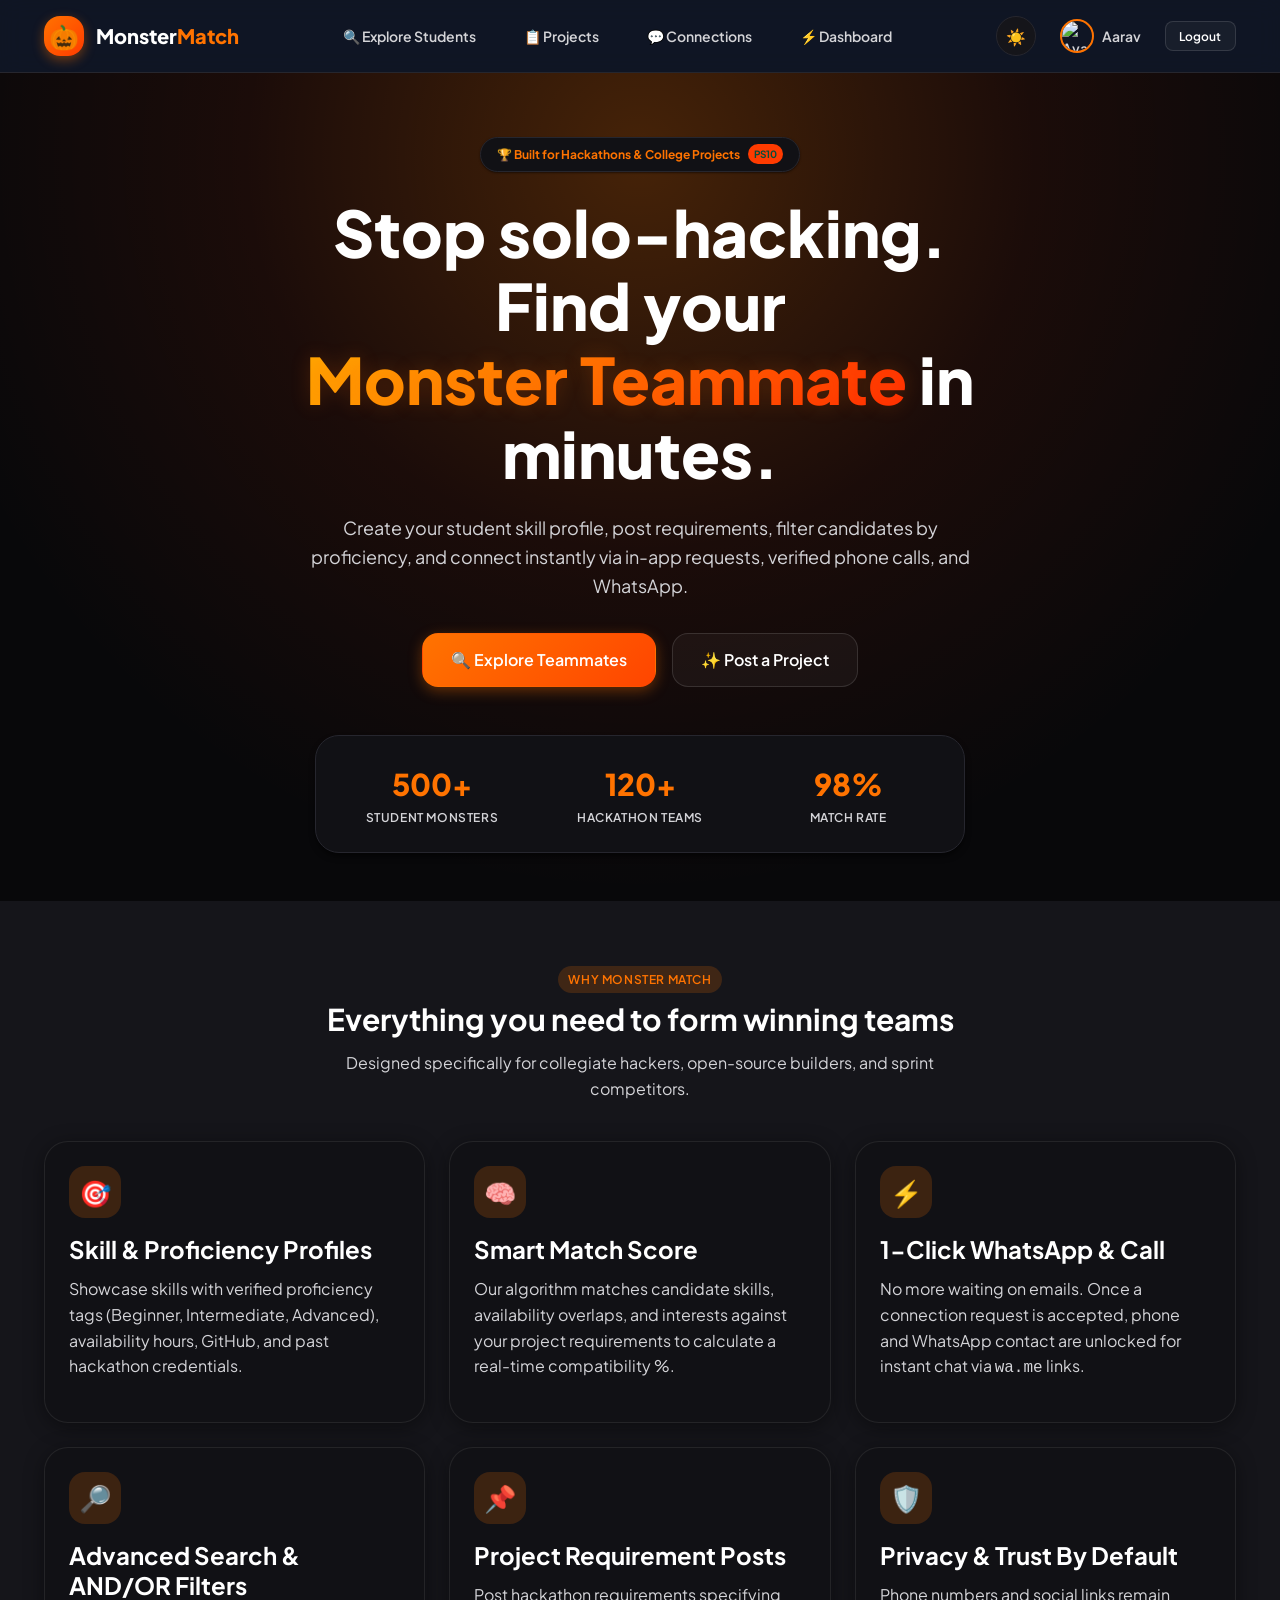
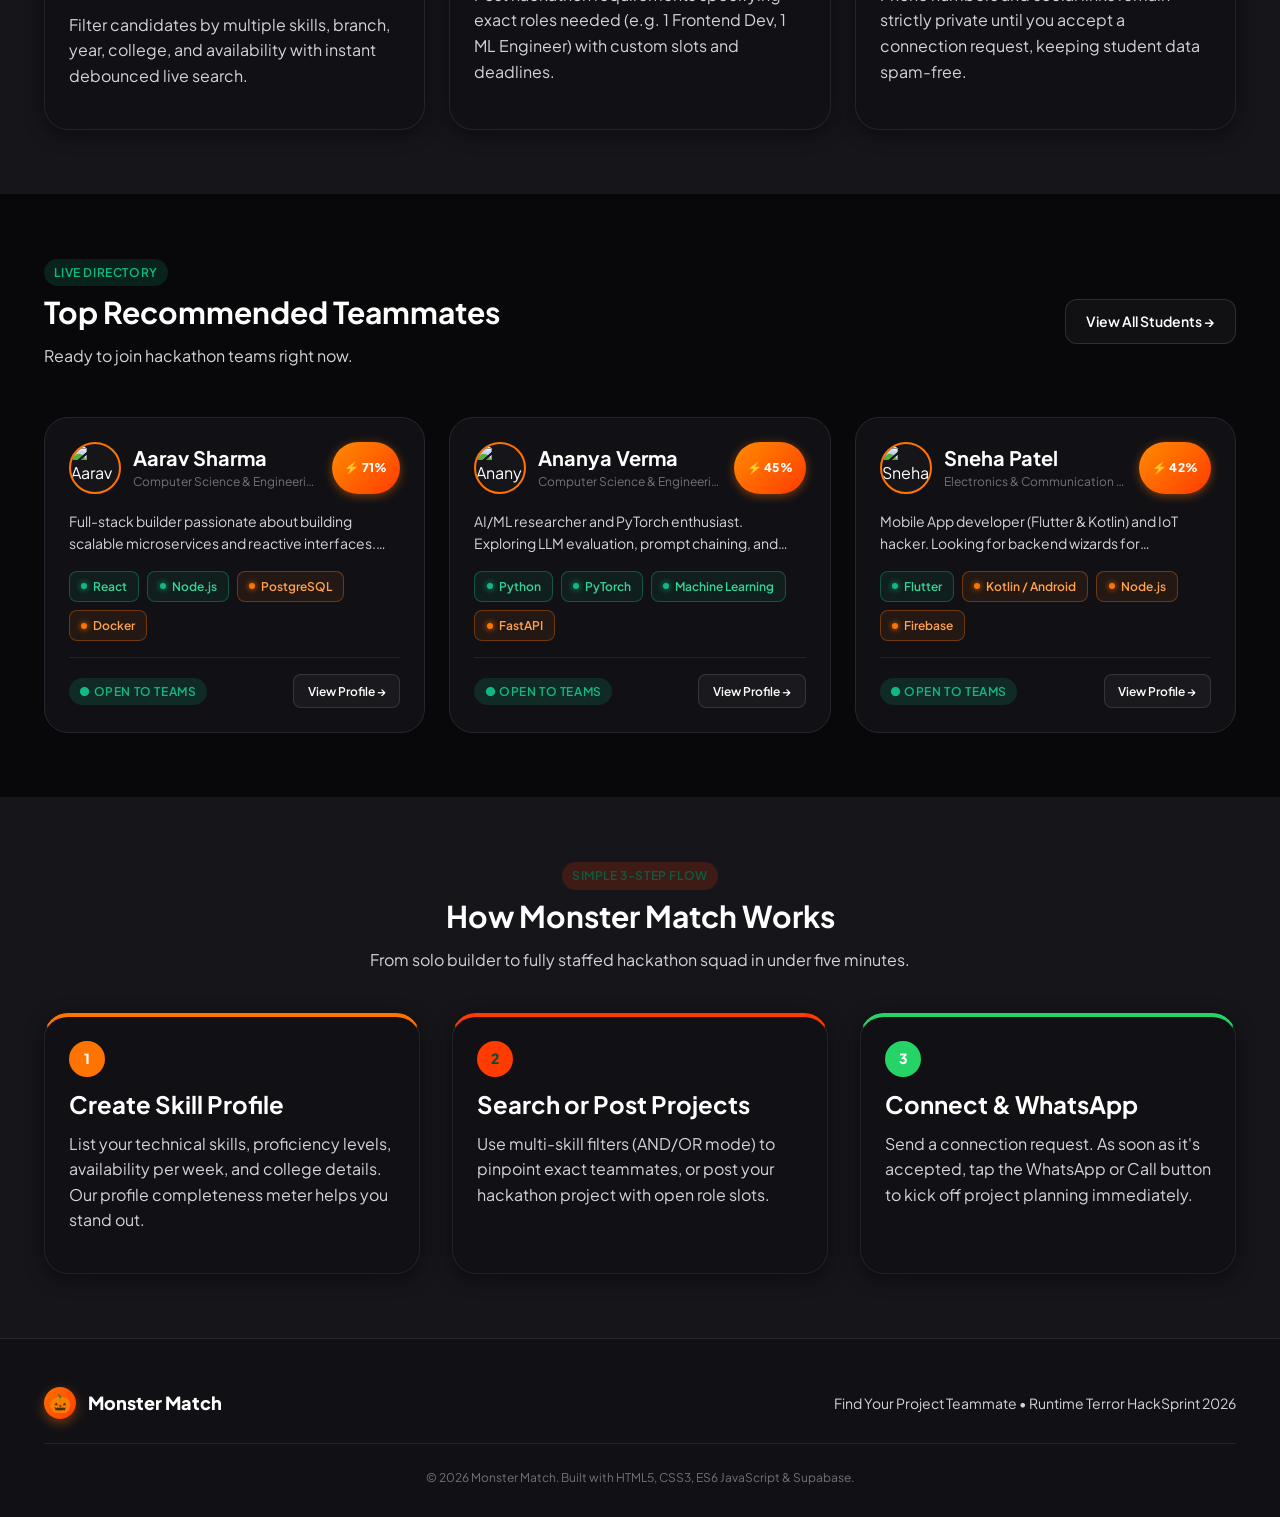
==== commit dc14e7fa: "fix(ux): resolve badge squishing, clean up skill pills, equalize card heights, and add custom dark s" ====
--- a/index.html
+++ b/index.html
@@ -367,20 +367,20 @@
         grid.innerHTML = topStudents.map(student => `
           <div class="preview-card card-hover">
             <div>
-              <div class="flex items-center justify-between" style="margin-bottom: var(--spacing-4);">
-                <div class="flex items-center gap-3">
-                  <img src="${student.avatar_url}" alt="${student.full_name}" style="width: 52px; height: 52px; border-radius: 50%; border: 2px solid var(--color-primary); background: var(--bg-surface-subtle);" />
-                  <div>
-                    <h4 style="margin-bottom: 2px;">${student.full_name}</h4>
-                    <span style="font-size: var(--font-size-xs); color: var(--text-muted);">${student.branch} • ${student.year}</span>
+              <div class="flex items-start justify-between gap-3" style="margin-bottom: var(--spacing-4);">
+                <div class="flex items-center gap-3" style="min-width: 0; flex: 1;">
+                  <img src="${student.avatar_url}" alt="${student.full_name}" style="width: 52px; height: 52px; border-radius: 50%; border: 2px solid var(--color-primary); flex-shrink: 0; background: var(--bg-surface-subtle);" />
+                  <div style="min-width: 0; flex: 1;">
+                    <h4 style="margin-bottom: 2px; white-space: nowrap; overflow: hidden; text-overflow: ellipsis;">${student.full_name}</h4>
+                    <span style="font-size: var(--font-size-xs); color: var(--text-muted); display: block; white-space: nowrap; overflow: hidden; text-overflow: ellipsis;">${student.branch} • ${student.year}</span>
                   </div>
                 </div>
-                <div class="match-score" title="Match compatibility score">
+                <div class="match-score" style="white-space: nowrap; flex-shrink: 0;" title="Match compatibility score">
                   ⚡ ${student.matchScore || 92}%
                 </div>
               </div>
 
-              <p style="font-size: var(--font-size-sm); margin-bottom: var(--spacing-4); display: -webkit-box; -webkit-line-clamp: 2; -webkit-box-orient: vertical; overflow: hidden;">
+              <p style="font-size: var(--font-size-sm); margin-bottom: var(--spacing-4); color: var(--text-secondary); display: -webkit-box; -webkit-line-clamp: 2; -webkit-box-orient: vertical; overflow: hidden;">
                 ${student.bio}
               </p>
 
@@ -388,12 +388,12 @@
                 ${student.skills.map(skill => {
                   const name = typeof skill === 'string' ? skill : skill.name;
                   const lvl = typeof skill === 'object' && skill.level ? skill.level : 'intermediate';
-                  return `<span class="chip chip-${lvl}">${name}</span>`;
+                  return `<span class="skill-pill tier-${lvl}"><span class="dot"></span>${name}</span>`;
                 }).join('')}
               </div>
             </div>
 
-            <div class="flex items-center justify-between" style="border-top: 1px solid var(--border-color); padding-top: var(--spacing-4); margin-top: auto;">
+            <div class="flex items-center justify-between" style="border-top: 1px solid rgba(255, 255, 255, 0.08); padding-top: var(--spacing-4); margin-top: auto;">
               <span class="badge ${student.status === 'open' ? 'badge-open' : 'badge-busy'}">
                 ● ${student.status === 'open' ? 'Open to Teams' : 'Busy'}
               </span>
--- a/css/base.css
+++ b/css/base.css
@@ -13,6 +13,26 @@
   scroll-behavior: smooth;
   -webkit-font-smoothing: antialiased;
   -moz-osx-font-smoothing: grayscale;
+}
+
+/* Custom Sleek Dark Scrollbar */
+::-webkit-scrollbar {
+  width: 8px;
+  height: 8px;
+}
+
+::-webkit-scrollbar-track {
+  background: var(--bg-page);
+}
+
+::-webkit-scrollbar-thumb {
+  background: rgba(255, 255, 255, 0.15);
+  border-radius: 99px;
+  border: 2px solid var(--bg-page);
+}
+
+::-webkit-scrollbar-thumb:hover {
+  background: var(--color-primary);
 }
 
 body {
--- a/css/components.css
+++ b/css/components.css
@@ -121,15 +121,15 @@
 }
 
 .btn-primary {
-  background-color: var(--color-primary);
-  color: #ffffff;
-  box-shadow: 0 4px 14px var(--color-primary-glow);
+  background: linear-gradient(135deg, #ff7300, #ff4500);
+  color: #ffffff;
+  box-shadow: 0 4px 14px rgba(255, 115, 0, 0.35);
 }
 
 .btn-primary:hover {
-  background-color: var(--color-primary-hover);
-  color: #ffffff;
-  box-shadow: 0 6px 20px var(--color-primary-glow);
+  background: linear-gradient(135deg, #ff8c26, #ff5500);
+  color: #ffffff;
+  box-shadow: 0 6px 20px rgba(255, 115, 0, 0.5);
   transform: translateY(-1px);
 }
 
@@ -145,15 +145,15 @@
 }
 
 .btn-outline {
-  background-color: transparent;
-  border-color: var(--border-color);
+  background-color: rgba(255, 255, 255, 0.04);
+  border: 1px solid rgba(255, 255, 255, 0.12);
   color: var(--text-primary);
 }
 
 .btn-outline:hover {
   border-color: var(--color-primary);
-  color: var(--color-primary);
-  background-color: var(--color-primary-light);
+  color: #ffffff;
+  background-color: rgba(255, 115, 0, 0.15);
 }
 
 .btn-whatsapp {
@@ -195,10 +195,10 @@
 /* --- Cards --- */
 .card {
   background-color: var(--bg-surface);
-  border: 1px solid var(--border-color);
+  border: 1px solid rgba(255, 255, 255, 0.08);
   border-radius: var(--radius-2xl);
   padding: var(--spacing-6);
-  box-shadow: var(--shadow-sm);
+  box-shadow: 0 4px 20px rgba(0, 0, 0, 0.4);
   transition: all var(--transition-normal);
   position: relative;
   overflow: hidden;
@@ -207,7 +207,7 @@
 .card-hover:hover {
   transform: translateY(-4px);
   border-color: rgba(255, 115, 0, 0.65);
-  box-shadow: 0 12px 30px -5px rgba(0, 0, 0, 0.8), 0 0 20px rgba(255, 115, 0, 0.25);
+  box-shadow: 0 16px 36px -8px rgba(0, 0, 0, 0.8), 0 0 25px rgba(255, 115, 0, 0.25);
 }
 
 /* --- Chips & Badges --- */
@@ -292,14 +292,77 @@
 .match-score {
   display: inline-flex;
   align-items: center;
-  gap: 4px;
-  padding: 0.25rem 0.65rem;
+  justify-content: center;
+  gap: 5px;
+  padding: 0.35rem 0.8rem;
   border-radius: var(--radius-full);
-  font-weight: 700;
+  font-weight: 800;
   font-size: var(--font-size-xs);
   background: linear-gradient(135deg, #ff8c00, #ff3b00);
   color: #ffffff;
   box-shadow: 0 2px 10px rgba(255, 115, 0, 0.45);
+  white-space: nowrap;
+  flex-shrink: 0;
+  line-height: 1;
+  letter-spacing: 0.02em;
+}
+
+/* Modern Skill Pill with Glow Dot */
+.skill-pill {
+  display: inline-flex;
+  align-items: center;
+  gap: 6px;
+  padding: 0.32rem 0.7rem;
+  border-radius: var(--radius-md);
+  font-size: 12px;
+  font-weight: 600;
+  background: rgba(255, 255, 255, 0.04);
+  border: 1px solid rgba(255, 255, 255, 0.08);
+  color: var(--text-secondary);
+  transition: all var(--transition-fast);
+  white-space: nowrap;
+}
+
+.skill-pill:hover {
+  background: rgba(255, 255, 255, 0.08);
+  color: #ffffff;
+  border-color: rgba(255, 255, 255, 0.2);
+}
+
+.skill-pill .dot {
+  width: 6px;
+  height: 6px;
+  border-radius: 50%;
+  flex-shrink: 0;
+}
+
+.skill-pill.tier-advanced {
+  border-color: rgba(16, 185, 129, 0.35);
+  color: #34d399;
+  background: rgba(16, 185, 129, 0.08);
+}
+.skill-pill.tier-advanced .dot {
+  background-color: #10b981;
+  box-shadow: 0 0 6px #10b981;
+}
+
+.skill-pill.tier-intermediate {
+  border-color: rgba(255, 115, 0, 0.35);
+  color: #ffa14d;
+  background: rgba(255, 115, 0, 0.08);
+}
+.skill-pill.tier-intermediate .dot {
+  background-color: #ff7300;
+  box-shadow: 0 0 6px #ff7300;
+}
+
+.skill-pill.tier-beginner {
+  border-color: rgba(255, 184, 51, 0.25);
+  color: #ffc466;
+  background: rgba(255, 184, 51, 0.08);
+}
+.skill-pill.tier-beginner .dot {
+  background-color: #f59e0b;
 }
 
 /* --- Form Controls --- */
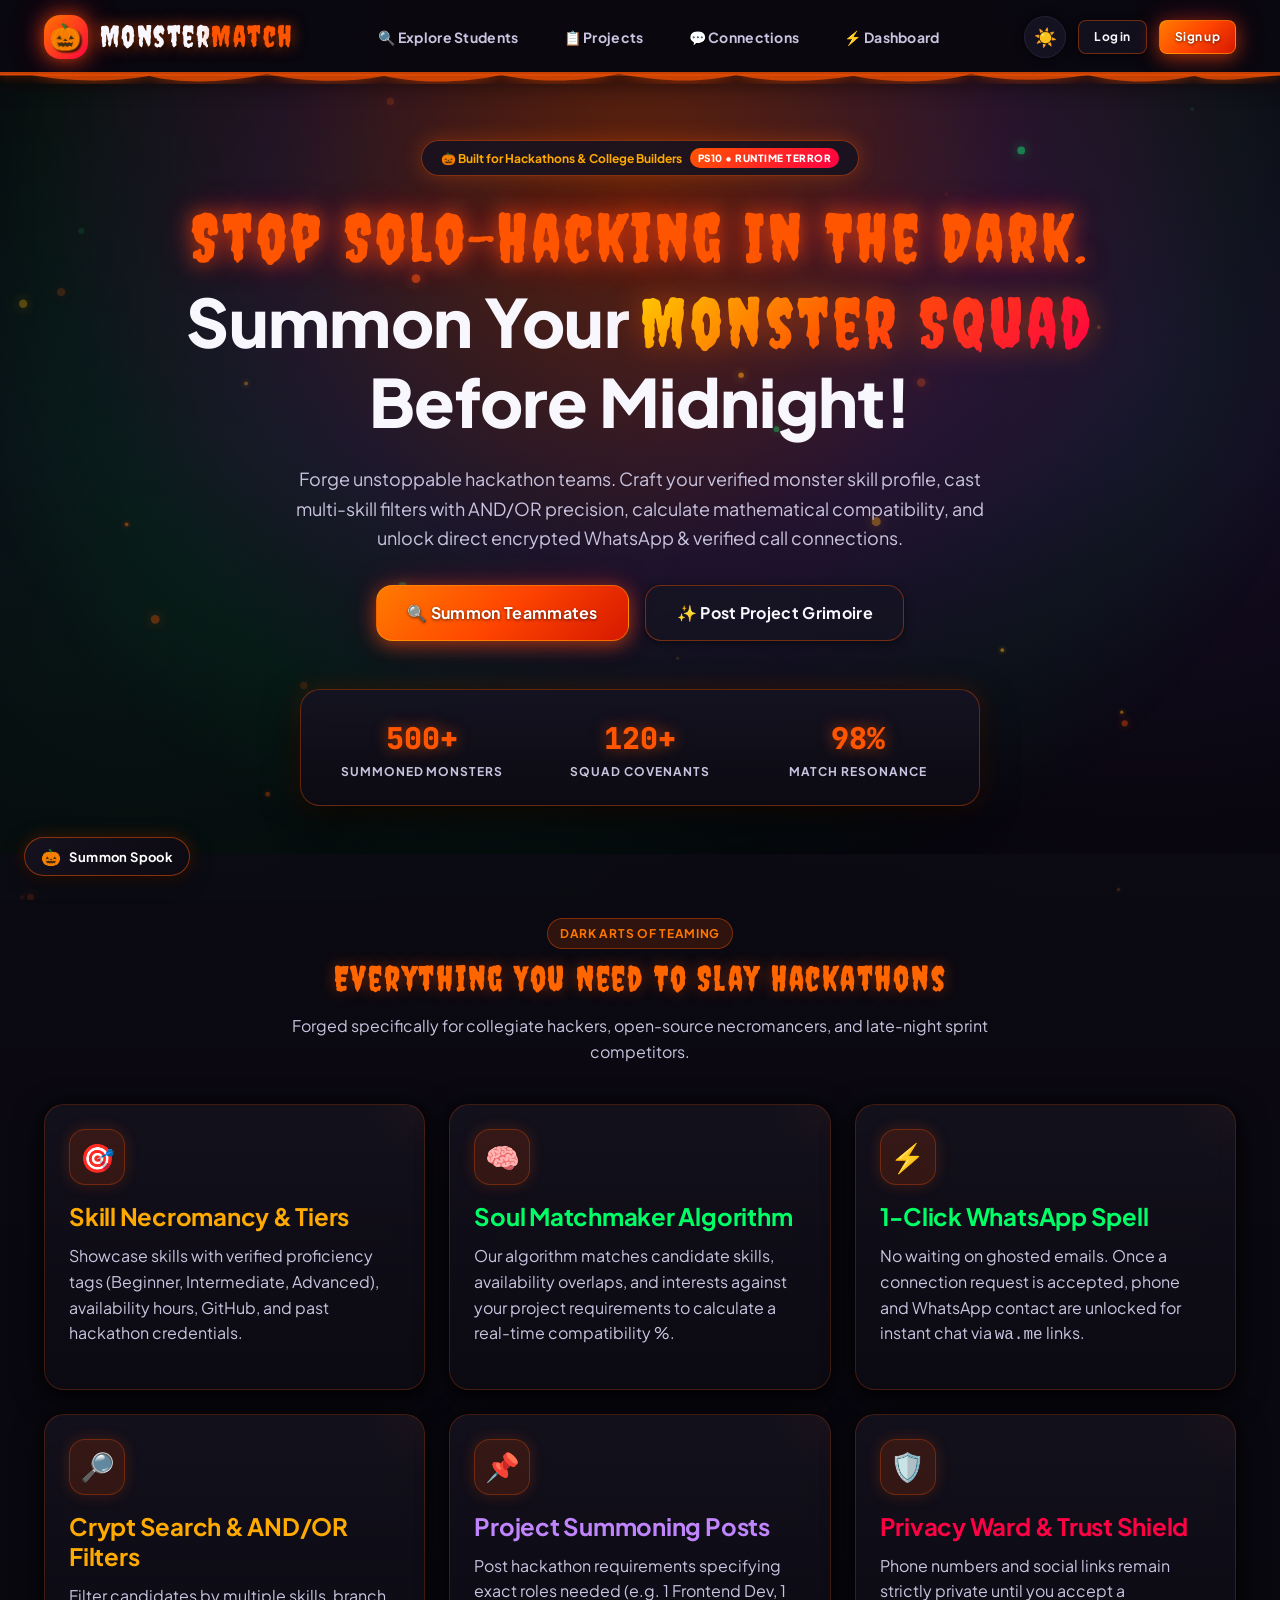
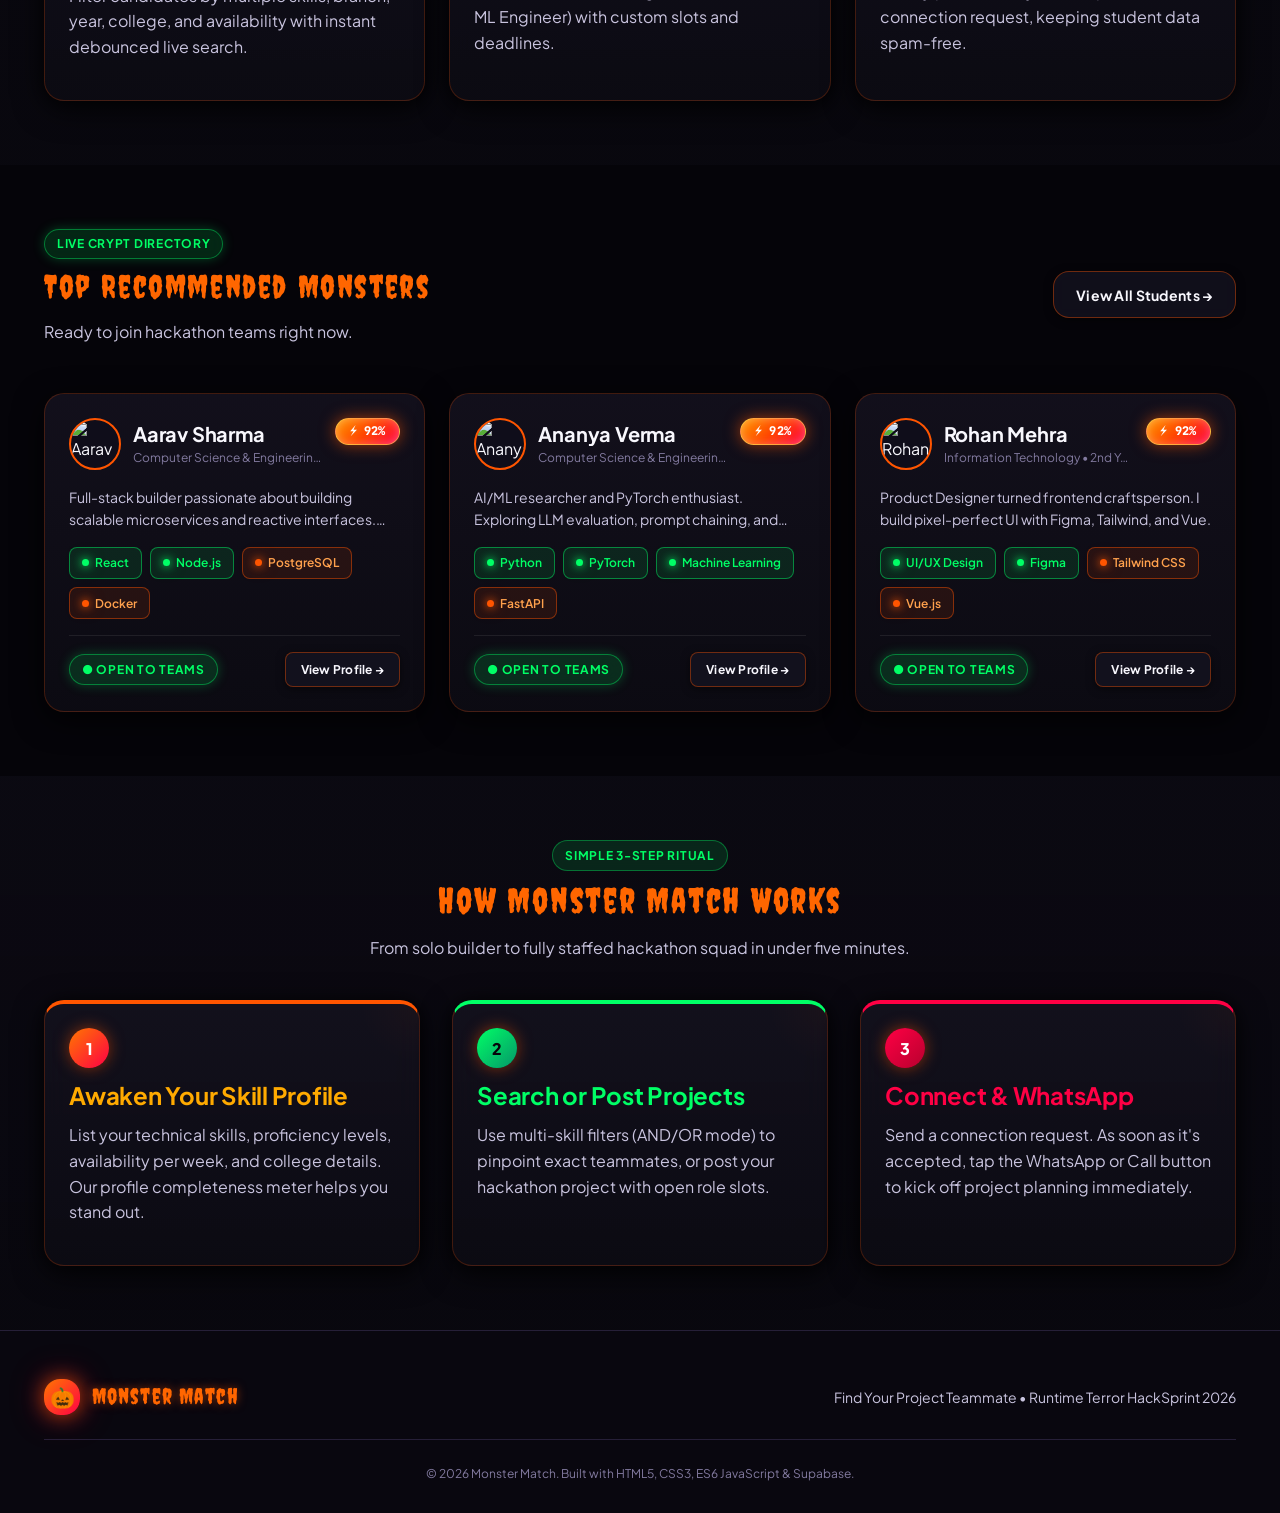
==== commit 0a4ab62a: "feat(ui): implement full crazy halloween horror theme and ambient engine" ====
--- a/index.html
+++ b/index.html
@@ -6,10 +6,10 @@
   <title>Monster Match - Find Your Project Teammate</title>
   <meta name="description" content="Connect with passionate student developers, designers, and AI creators for hackathons and college projects with instant WhatsApp and call links.">
   
-  <!-- Google Fonts: Plus Jakarta Sans -->
+  <!-- Google Fonts: Plus Jakarta Sans, Creepster, Nosifer, Cinzel Decorative -->
   <link rel="preconnect" href="https://fonts.googleapis.com">
   <link rel="preconnect" href="https://fonts.gstatic.com" crossorigin>
-  <link href="https://fonts.googleapis.com/css2?family=Plus+Jakarta+Sans:wght@400;500;600;700;800&family=JetBrains+Mono:wght@500;600&display=swap" rel="stylesheet">
+  <link href="https://fonts.googleapis.com/css2?family=Creepster&family=Nosifer&family=Cinzel+Decorative:wght@700;900&family=Plus+Jakarta+Sans:wght@400;500;600;700;800&family=JetBrains+Mono:wght@500;700&display=swap" rel="stylesheet">
   
   <!-- CSS Stylesheets -->
   <link rel="stylesheet" href="css/variables.css">
@@ -22,34 +22,35 @@
       position: relative;
       padding: var(--spacing-16) 0 var(--spacing-12);
       overflow: hidden;
-      background: radial-gradient(circle at 50% 10%, rgba(255, 115, 0, 0.15) 0%, transparent 65%);
+      background: radial-gradient(circle at 50% 15%, rgba(255, 85, 0, 0.22) 0%, rgba(255, 0, 68, 0.08) 35%, transparent 70%);
     }
 
     [data-theme="dark"] .hero {
-      background: radial-gradient(circle at 50% 10%, rgba(255, 115, 0, 0.25) 0%, rgba(255, 59, 0, 0.08) 40%, transparent 75%);
+      background: radial-gradient(circle at 50% 15%, rgba(255, 85, 0, 0.28) 0%, rgba(168, 85, 247, 0.1) 40%, rgba(0, 255, 102, 0.04) 65%, transparent 80%);
     }
 
     .hero-badge {
       display: inline-flex;
       align-items: center;
       gap: var(--spacing-2);
-      padding: 0.4rem 1rem;
-      background: var(--bg-surface);
-      border: 1px solid var(--border-color);
+      padding: 0.45rem 1.15rem;
+      background: rgba(22, 18, 32, 0.85);
+      border: 1.5px solid rgba(255, 85, 0, 0.45);
       border-radius: var(--radius-full);
       font-size: var(--font-size-xs);
       font-weight: 700;
-      color: var(--color-primary);
+      color: #ffaa00;
       margin-bottom: var(--spacing-6);
-      box-shadow: var(--shadow-sm);
+      box-shadow: 0 0 20px rgba(255, 85, 0, 0.3);
+      backdrop-filter: blur(10px);
     }
 
     .hero-title {
-      font-size: clamp(2.5rem, 5vw, 4rem);
+      font-size: clamp(2.4rem, 5.2vw, 4.2rem);
       font-weight: 800;
       line-height: 1.15;
       margin-bottom: var(--spacing-6);
-      max-width: 900px;
+      max-width: 960px;
       margin-left: auto;
       margin-right: auto;
     }
@@ -57,91 +58,99 @@
     .hero-desc {
       font-size: var(--font-size-lg);
       color: var(--text-secondary);
-      max-width: 680px;
+      max-width: 720px;
       margin-left: auto;
       margin-right: auto;
       margin-bottom: var(--spacing-8);
-      line-height: 1.6;
+      line-height: 1.65;
     }
 
     .hero-stats {
       display: grid;
       grid-template-columns: repeat(3, 1fr);
       gap: var(--spacing-6);
-      max-width: 650px;
+      max-width: 680px;
       margin: var(--spacing-12) auto 0;
       padding: var(--spacing-6);
-      background: var(--bg-surface);
-      border: 1px solid var(--border-color);
+      background: linear-gradient(180deg, rgba(22, 19, 34, 0.9) 0%, rgba(12, 10, 18, 0.95) 100%);
+      border: 1.5px solid rgba(255, 85, 0, 0.35);
       border-radius: var(--radius-2xl);
-      box-shadow: var(--shadow-md);
+      box-shadow: 0 10px 35px rgba(0, 0, 0, 0.85), 0 0 25px rgba(255, 85, 0, 0.2);
+      backdrop-filter: blur(12px);
     }
 
     .stat-number {
       font-size: var(--font-size-3xl);
       font-weight: 800;
+      font-family: var(--font-family-mono);
       color: var(--color-primary);
+      text-shadow: 0 0 15px rgba(255, 85, 0, 0.6);
     }
 
     .stat-label {
       font-size: var(--font-size-xs);
-      font-weight: 600;
+      font-weight: 700;
       color: var(--text-secondary);
       text-transform: uppercase;
-      letter-spacing: 0.05em;
+      letter-spacing: 0.08em;
     }
 
     /* Feature Grid Section */
     .section-header {
       text-align: center;
-      max-width: 650px;
+      max-width: 700px;
       margin: 0 auto var(--spacing-10);
     }
 
     .feature-icon-box {
-      width: 52px;
-      height: 52px;
+      width: 56px;
+      height: 56px;
       border-radius: var(--radius-xl);
       display: flex;
       align-items: center;
       justify-content: center;
-      font-size: 26px;
+      font-size: 28px;
       margin-bottom: var(--spacing-4);
-      background: var(--color-primary-light);
+      background: rgba(255, 85, 0, 0.15);
+      border: 1px solid rgba(255, 85, 0, 0.3);
       color: var(--color-primary);
+      box-shadow: 0 0 15px rgba(255, 85, 0, 0.2);
     }
 
     /* Live Preview Cards */
     .preview-card {
-      background: var(--bg-surface);
-      border: 1px solid var(--border-color);
+      background: linear-gradient(180deg, rgba(20, 17, 30, 0.9) 0%, rgba(12, 11, 19, 0.95) 100%);
+      border: 1.5px solid rgba(255, 85, 0, 0.22);
       border-radius: var(--radius-2xl);
       padding: var(--spacing-6);
       transition: all var(--transition-normal);
       display: flex;
       flex-direction: column;
       justify-content: space-between;
+      box-shadow: 0 8px 30px rgba(0, 0, 0, 0.8);
+      position: relative;
     }
 
     .preview-card:hover {
-      transform: translateY(-6px);
-      box-shadow: var(--shadow-xl);
-      border-color: var(--color-primary);
+      transform: translateY(-6px) scale(1.01);
+      box-shadow: 0 18px 45px rgba(0, 0, 0, 0.95), 0 0 30px rgba(255, 85, 0, 0.4), 0 0 50px rgba(0, 255, 102, 0.15);
+      border-color: rgba(255, 85, 0, 0.85);
     }
 
     /* Step Card */
     .step-badge {
-      width: 36px;
-      height: 36px;
+      width: 40px;
+      height: 40px;
       border-radius: var(--radius-full);
-      background: var(--color-primary);
+      background: linear-gradient(135deg, #ff7700, #ff0044);
       color: #fff;
       display: flex;
       align-items: center;
       justify-content: center;
       font-weight: 800;
-      font-size: var(--font-size-sm);
+      font-size: var(--font-size-base);
       margin-bottom: var(--spacing-3);
+      box-shadow: 0 0 15px rgba(255, 85, 0, 0.5);
     }
   </style>
 </head>
@@ -177,95 +186,95 @@
     <section class="hero">
       <div class="container" style="text-align: center;">
         <div class="hero-badge float-anim">
-          <span>🏆 Built for Hackathons & College Projects</span>
-          <span style="background: var(--color-secondary); color:#064e3b; padding: 2px 6px; border-radius: 99px; font-size:10px;">PS10</span>
+          <span>🎃 Built for Hackathons & College Builders</span>
+          <span style="background: linear-gradient(135deg, #ff5500, #ff0044); color:#ffffff; padding: 2px 8px; border-radius: 99px; font-size:10px; font-weight:800; letter-spacing:0.05em;">PS10 • RUNTIME TERROR</span>
         </div>
 
         <h1 class="hero-title">
-          Stop solo-hacking. <br>
-          Find your <span class="gradient-text">Monster Teammate</span> in minutes.
+          <span class="font-creepster" style="color: #ff5500; text-shadow: 0 0 20px rgba(255, 85, 0, 0.7), 0 0 35px rgba(255, 0, 68, 0.4); display: block; margin-bottom: 6px;">Stop Solo-Hacking In The Dark.</span>
+          Summon Your <span class="gradient-text font-creepster" style="font-size: 1.05em;">Monster Squad</span> Before Midnight!
         </h1>
 
         <p class="hero-desc">
-          Create your student skill profile, post requirements, filter candidates by proficiency, 
-          and connect instantly via in-app requests, verified phone calls, and WhatsApp.
+          Forge unstoppable hackathon teams. Craft your verified monster skill profile, cast multi-skill filters with AND/OR precision, 
+          calculate mathematical compatibility, and unlock direct encrypted WhatsApp & verified call connections.
         </p>
 
         <div class="flex items-center justify-center gap-4 flex-wrap">
           <a href="pages/explore.html" class="btn btn-primary btn-lg">
-            <span>🔍 Explore Teammates</span>
+            <span>🔍 Summon Teammates</span>
           </a>
           <a href="pages/project-new.html" class="btn btn-outline btn-lg">
-            <span>✨ Post a Project</span>
+            <span>✨ Post Project Grimoire</span>
           </a>
         </div>
 
         <div class="hero-stats">
           <div>
             <div class="stat-number">500+</div>
-            <div class="stat-label">Student Monsters</div>
+            <div class="stat-label">Summoned Monsters</div>
           </div>
           <div>
             <div class="stat-number">120+</div>
-            <div class="stat-label">Hackathon Teams</div>
+            <div class="stat-label">Squad Covenants</div>
           </div>
           <div>
             <div class="stat-number">98%</div>
-            <div class="stat-label">Match Rate</div>
+            <div class="stat-label">Match Resonance</div>
           </div>
         </div>
       </div>
     </section>
 
     <!-- Key Features Section -->
-    <section style="padding: var(--spacing-16) 0; background-color: var(--bg-surface-subtle);">
+    <section style="padding: var(--spacing-16) 0; background: linear-gradient(180deg, rgba(14, 12, 22, 0.7) 0%, rgba(9, 8, 15, 0.95) 100%);">
       <div class="container">
         <div class="section-header">
-          <span class="badge" style="background: var(--color-primary-light); color: var(--color-primary); margin-bottom: var(--spacing-2);">Why Monster Match</span>
-          <h2>Everything you need to form winning teams</h2>
-          <p>Designed specifically for collegiate hackers, open-source builders, and sprint competitors.</p>
+          <span class="badge" style="background: rgba(255, 85, 0, 0.15); color: #ff7700; border: 1px solid rgba(255, 85, 0, 0.4); margin-bottom: var(--spacing-2);">Dark Arts of Teaming</span>
+          <h2 class="font-creepster" style="font-size: 2.2rem; color: #ff6600; text-shadow: 0 0 15px rgba(255, 85, 0, 0.4);">Everything You Need To Slay Hackathons</h2>
+          <p>Forged specifically for collegiate hackers, open-source necromancers, and late-night sprint competitors.</p>
         </div>
 
         <div class="grid grid-cols-3 gap-6">
           <!-- Feature 1 -->
-          <div class="card card-hover">
+          <div class="card card-hover grimoire-card">
             <div class="feature-icon-box">🎯</div>
-            <h3>Skill & Proficiency Profiles</h3>
+            <h3 style="color: #ffaa00;">Skill Necromancy & Tiers</h3>
             <p>Showcase skills with verified proficiency tags (Beginner, Intermediate, Advanced), availability hours, GitHub, and past hackathon credentials.</p>
           </div>
 
           <!-- Feature 2 -->
-          <div class="card card-hover">
+          <div class="card card-hover grimoire-card">
             <div class="feature-icon-box">🧠</div>
-            <h3>Smart Match Score</h3>
+            <h3 style="color: #00ff66;">Soul Matchmaker Algorithm</h3>
             <p>Our algorithm matches candidate skills, availability overlaps, and interests against your project requirements to calculate a real-time compatibility %.</p>
           </div>
 
           <!-- Feature 3 -->
-          <div class="card card-hover">
+          <div class="card card-hover grimoire-card">
             <div class="feature-icon-box">⚡</div>
-            <h3>1-Click WhatsApp & Call</h3>
-            <p>No more waiting on emails. Once a connection request is accepted, phone and WhatsApp contact are unlocked for instant chat via <code>wa.me</code> links.</p>
+            <h3 style="color: #00ff66;">1-Click WhatsApp Spell</h3>
+            <p>No waiting on ghosted emails. Once a connection request is accepted, phone and WhatsApp contact are unlocked for instant chat via <code>wa.me</code> links.</p>
           </div>
 
           <!-- Feature 4 -->
-          <div class="card card-hover">
+          <div class="card card-hover grimoire-card">
             <div class="feature-icon-box">🔎</div>
-            <h3>Advanced Search & AND/OR Filters</h3>
+            <h3 style="color: #ffaa00;">Crypt Search & AND/OR Filters</h3>
             <p>Filter candidates by multiple skills, branch, year, college, and availability with instant debounced live search.</p>
           </div>
 
           <!-- Feature 5 -->
-          <div class="card card-hover">
+          <div class="card card-hover grimoire-card">
             <div class="feature-icon-box">📌</div>
-            <h3>Project Requirement Posts</h3>
+            <h3 style="color: #c084fc;">Project Summoning Posts</h3>
             <p>Post hackathon requirements specifying exact roles needed (e.g. 1 Frontend Dev, 1 ML Engineer) with custom slots and deadlines.</p>
           </div>
 
           <!-- Feature 6 -->
-          <div class="card card-hover">
+          <div class="card card-hover grimoire-card">
             <div class="feature-icon-box">🛡️</div>
-            <h3>Privacy & Trust By Default</h3>
+            <h3 style="color: #ff0044;">Privacy Ward & Trust Shield</h3>
             <p>Phone numbers and social links remain strictly private until you accept a connection request, keeping student data spam-free.</p>
           </div>
         </div>
@@ -277,8 +286,8 @@
       <div class="container">
         <div class="flex items-center justify-between flex-wrap gap-4" style="margin-bottom: var(--spacing-8);">
           <div>
-            <span class="badge badge-open" style="margin-bottom: var(--spacing-2);">Live Directory</span>
-            <h2>Top Recommended Teammates</h2>
+            <span class="badge badge-open" style="margin-bottom: var(--spacing-2);">Live Crypt Directory</span>
+            <h2 class="font-creepster" style="font-size: 2rem; color: #ff6600;">Top Recommended Monsters</h2>
             <p>Ready to join hackathon teams right now.</p>
           </div>
           <a href="pages/explore.html" class="btn btn-outline">View All Students →</a>
@@ -287,38 +296,38 @@
         <div id="featured-students-grid" class="grid grid-cols-3 gap-6">
           <!-- Populated dynamically via JS -->
           <div class="card" style="text-align: center; padding: var(--spacing-8);">
-            <div class="float-anim" style="font-size: 3rem;">👾</div>
-            <p style="margin-top: var(--spacing-2);">Loading monster profiles...</p>
+            <div class="float-anim" style="font-size: 3rem;">🎃</div>
+            <p style="margin-top: var(--spacing-2); color: var(--text-secondary);">Summoning monster profiles from the crypt...</p>
           </div>
         </div>
       </div>
     </section>
 
     <!-- How It Works Section -->
-    <section style="padding: var(--spacing-16) 0; background-color: var(--bg-surface-subtle);">
+    <section style="padding: var(--spacing-16) 0; background: linear-gradient(180deg, rgba(14, 12, 22, 0.7) 0%, rgba(9, 8, 15, 0.95) 100%);">
       <div class="container">
         <div class="section-header">
-          <span class="badge" style="background: var(--color-secondary-light); color: #065f46; margin-bottom: var(--spacing-2);">Simple 3-Step Flow</span>
-          <h2>How Monster Match Works</h2>
+          <span class="badge" style="background: rgba(0, 255, 102, 0.12); color: #00ff66; border: 1px solid rgba(0, 255, 102, 0.35); margin-bottom: var(--spacing-2);">Simple 3-Step Ritual</span>
+          <h2 class="font-creepster" style="font-size: 2.2rem; color: #ff6600;">How Monster Match Works</h2>
           <p>From solo builder to fully staffed hackathon squad in under five minutes.</p>
         </div>
 
         <div class="grid grid-cols-3 gap-8">
-          <div class="card" style="border-top: 4px solid var(--color-primary);">
+          <div class="card grimoire-card" style="border-top: 4px solid var(--color-primary);">
             <div class="step-badge">1</div>
-            <h3>Create Skill Profile</h3>
+            <h3 style="color: #ffaa00;">Awaken Your Skill Profile</h3>
             <p>List your technical skills, proficiency levels, availability per week, and college details. Our profile completeness meter helps you stand out.</p>
           </div>
 
-          <div class="card" style="border-top: 4px solid var(--color-secondary);">
-            <div class="step-badge" style="background: var(--color-secondary); color:#064e3b;">2</div>
-            <h3>Search or Post Projects</h3>
+          <div class="card grimoire-card" style="border-top: 4px solid var(--color-slime);">
+            <div class="step-badge" style="background: linear-gradient(135deg, #00ff66, #059669); color:#06050a;">2</div>
+            <h3 style="color: #00ff66;">Search or Post Projects</h3>
             <p>Use multi-skill filters (AND/OR mode) to pinpoint exact teammates, or post your hackathon project with open role slots.</p>
           </div>
 
-          <div class="card" style="border-top: 4px solid var(--color-whatsapp);">
-            <div class="step-badge" style="background: var(--color-whatsapp);">3</div>
-            <h3>Connect & WhatsApp</h3>
+          <div class="card grimoire-card" style="border-top: 4px solid var(--color-secondary);">
+            <div class="step-badge" style="background: linear-gradient(135deg, #ff0044, #b8002e);">3</div>
+            <h3 style="color: #ff0044;">Connect & WhatsApp</h3>
             <p>Send a connection request. As soon as it's accepted, tap the WhatsApp or Call button to kick off project planning immediately.</p>
           </div>
         </div>
@@ -327,12 +336,12 @@
   </main>
 
   <!-- Footer -->
-  <footer style="padding: var(--spacing-12) 0 var(--spacing-8); border-top: 1px solid var(--border-color); background: var(--bg-surface);">
+  <footer style="padding: var(--spacing-12) 0 var(--spacing-8); border-top: 1px solid var(--border-color); background: rgba(10, 8, 16, 0.95);">
     <div class="container">
       <div class="flex items-center justify-between flex-wrap gap-4" style="margin-bottom: var(--spacing-6);">
         <div class="flex items-center gap-3">
-          <div class="brand-icon" style="width:32px; height:32px; font-size:18px;">🎃</div>
-          <span style="font-weight: 800; font-size: var(--font-size-lg);">Monster Match</span>
+          <div class="brand-icon" style="width:36px; height:36px; font-size:20px;">🎃</div>
+          <span class="font-creepster" style="font-size: 1.4rem; color:#ff6600; text-shadow:0 0 10px rgba(255,85,0,0.5);">Monster Match</span>
         </div>
         <p style="margin-bottom: 0; font-size: var(--font-size-sm);">
           Find Your Project Teammate • Runtime Terror HackSprint 2026
--- a/css/variables.css
+++ b/css/variables.css
@@ -1,41 +1,60 @@
 /* ============================================================================
-   MONSTER MATCH - HALLOWEEN SPOOKY BLACK & ORANGE THEME
+   MONSTER MATCH - FULL CRAZY HALLOWEEN HORROR THEME TOKENS
+   Deep Crypt Obsidian, Toxic Ectoplasm Slime, Blood Crimson & Blazing Jack-o'-Lantern
    ============================================================================ */
 
 :root {
-  /* Halloween Jack-o'-Lantern Orange Palette */
-  --color-primary: #ff7300;           /* Vibrant Pumpkin Orange */
-  --color-primary-hover: #ff8c26;     /* Bright Fire Glow */
-  --color-primary-dark: #cc5200;      /* Dark Roasted Pumpkin */
-  --color-primary-light: rgba(255, 115, 0, 0.15);
-  --color-primary-glow: rgba(255, 115, 0, 0.4);
-
-  --color-secondary: #ff3b00;         /* Hellfire Blood Orange */
-  --color-secondary-hover: #e03400;
-  --color-secondary-light: rgba(255, 59, 0, 0.15);
-  --color-secondary-glow: rgba(255, 59, 0, 0.35);
-
-  --color-slime: #10b981;             /* Ghostly Monster Slime Green */
-  --color-slime-glow: rgba(16, 185, 129, 0.3);
-
-  --color-accent: #ffa600;            /* Warm Candle Flame */
-  --color-accent-hover: #ffb833;
-  --color-accent-light: rgba(255, 166, 0, 0.15);
-
-  --color-info: #38bdf8;
-  --color-success: #22c55e;
-  --color-warning: #f59e0b;
-  --color-danger: #ef4444;
-
-  /* WhatsApp & Call specific brand colors */
-  --color-whatsapp: #25D366;
-  --color-whatsapp-hover: #1eb956;
-  --color-phone: #ff7300;
-  --color-phone-hover: #ff8c26;
-
-  /* Typography */
+  /* Spooky Horror Font Families */
+  --font-family-horror: 'Creepster', cursive, -apple-system, sans-serif;
+  --font-family-nosifer: 'Nosifer', cursive, -apple-system, sans-serif;
+  --font-family-gothic: 'Cinzel Decorative', Georgia, serif;
+  --font-family-glitch: 'Rubik Glitch', monospace;
   --font-family-base: 'Plus Jakarta Sans', -apple-system, BlinkMacSystemFont, 'Segoe UI', Roboto, sans-serif;
   --font-family-mono: 'JetBrains Mono', 'Fira Code', monospace;
+
+  /* Blazing Jack-o'-Lantern Orange Palette */
+  --color-primary: #ff5500;           /* Radiant Pumpkin Hellfire */
+  --color-primary-hover: #ff7700;     /* Incandescent Fire Glow */
+  --color-primary-dark: #b82b00;      /* Roasted Charcoal Pumpkin */
+  --color-primary-light: rgba(255, 85, 0, 0.16);
+  --color-primary-glow: rgba(255, 85, 0, 0.55);
+
+  /* Demonic Crimson / Fresh Blood Red */
+  --color-secondary: #ff0044;         /* Vampire Blood Red */
+  --color-secondary-hover: #d60039;
+  --color-secondary-light: rgba(255, 0, 68, 0.18);
+  --color-secondary-glow: rgba(255, 0, 68, 0.5);
+
+  /* Radioactive Ectoplasm Slime Green */
+  --color-slime: #00ff66;             /* Radioactive Ectoplasm */
+  --color-slime-hover: #26ff7d;
+  --color-slime-glow: rgba(0, 255, 102, 0.5);
+  --color-slime-light: rgba(0, 255, 102, 0.15);
+
+  /* Spectral Necromancer Purple */
+  --color-purple: #a855f7;            /* Phantom Violet */
+  --color-purple-hover: #c084fc;
+  --color-purple-glow: rgba(168, 85, 247, 0.45);
+  --color-purple-light: rgba(168, 85, 247, 0.16);
+
+  /* Warm Cursed Candle Flame */
+  --color-accent: #ffaa00;
+  --color-accent-hover: #ffbb22;
+  --color-accent-light: rgba(255, 170, 0, 0.16);
+
+  /* Status Tokens */
+  --color-info: #38bdf8;
+  --color-success: #00ff66;           /* Toxic Slime Green */
+  --color-warning: #ffaa00;           /* Cursed Candle Amber */
+  --color-danger: #ff0044;            /* Vampire Blood Crimson */
+
+  /* Unholy WhatsApp & Direct Telepathy Links */
+  --color-whatsapp: #00ff66;          /* Radioactive Green */
+  --color-whatsapp-hover: #26ff7d;
+  --color-phone: #ff5500;
+  --color-phone-hover: #ff7700;
+
+  /* Typography Scale */
   --font-size-xs: 0.75rem;
   --font-size-sm: 0.875rem;
   --font-size-base: 1rem;
@@ -44,7 +63,7 @@
   --font-size-2xl: 1.5rem;
   --font-size-3xl: 1.875rem;
   --font-size-4xl: 2.25rem;
-  --font-size-5xl: 3rem;
+  --font-size-5xl: 3.25rem;
 
   /* Spacing */
   --spacing-1: 0.25rem;
@@ -63,83 +82,91 @@
   --radius-md: 0.5rem;
   --radius-lg: 0.75rem;
   --radius-xl: 1rem;
-  --radius-2xl: 1.5rem;
+  --radius-2xl: 1.25rem;
   --radius-full: 9999px;
 
   /* Transitions */
   --transition-fast: 0.15s ease;
-  --transition-normal: 0.25s ease;
-  --transition-slow: 0.4s ease;
+  --transition-normal: 0.25s cubic-bezier(0.4, 0, 0.2, 1);
+  --transition-slow: 0.45s cubic-bezier(0.4, 0, 0.2, 1);
 
-  /* Default Theme: Spooky Obsidian Black & Pumpkin Orange */
-  --bg-page: #0a0a0c;                 /* Void Black */
-  --bg-surface: #121216;              /* Charcoal Obsidian */
-  --bg-surface-elevated: #1a1a20;     /* Crypt Surface */
-  --bg-surface-subtle: #16161b;       /* Subtle Dark */
-  --bg-input: #101014;
-  --border-color: #27272e;
-  --border-color-hover: #ff7300;
-  --border-color-focus: #ff8c26;
+  /* Default Theme: Deep Crypt Obsidian & Jack-o'-Lantern Nightmare */
+  --bg-page: #06050a;                 /* Abyss Void */
+  --bg-surface: #0e0d16;              /* Haunted Crypt Obsidian */
+  --bg-surface-elevated: #161423;     /* Raised Grimoire Slab */
+  --bg-surface-subtle: #110f1c;       /* Smoked Tomb Chamber */
+  --bg-input: #090812;
+  --border-color: #27203b;            /* Dark Cursed Metal */
+  --border-color-hover: #ff5500;
+  --border-color-focus: #ff7700;
+  --border-color-slime: #00ff66;
 
-  --text-primary: #fdfdfd;
-  --text-secondary: #d4d4d8;
-  --text-muted: #71717a;
-  --text-inverse: #0a0a0c;
+  --text-primary: #f5f4fb;            /* Bone Pearl White */
+  --text-secondary: #c4bfdc;          /* Ghostly Pale Lavender */
+  --text-muted: #7d759d;              /* Crypt Cobweb Gray */
+  --text-inverse: #06050a;
 
-  --shadow-sm: 0 1px 2px 0 rgba(0, 0, 0, 0.5);
-  --shadow-md: 0 4px 6px -1px rgba(0, 0, 0, 0.6);
-  --shadow-lg: 0 10px 15px -3px rgba(0, 0, 0, 0.7);
-  --shadow-xl: 0 20px 25px -5px rgba(0, 0, 0, 0.8);
-  --shadow-glow: 0 0 25px rgba(255, 115, 0, 0.35);
+  /* Supernatural Shadows & Auras */
+  --shadow-sm: 0 2px 4px 0 rgba(0, 0, 0, 0.7);
+  --shadow-md: 0 4px 12px -1px rgba(0, 0, 0, 0.85);
+  --shadow-lg: 0 10px 24px -3px rgba(0, 0, 0, 0.9);
+  --shadow-xl: 0 20px 35px -5px rgba(0, 0, 0, 0.95);
+
+  --shadow-glow: 0 0 25px rgba(255, 85, 0, 0.45);
+  --shadow-glow-pumpkin: 0 0 30px rgba(255, 85, 0, 0.5);
+  --shadow-glow-slime: 0 0 30px rgba(0, 255, 102, 0.45);
+  --shadow-glow-blood: 0 0 30px rgba(255, 0, 68, 0.45);
+  --shadow-glow-purple: 0 0 30px rgba(168, 85, 247, 0.45);
 }
 
-/* Dark Theme explicit (Matching the Spooky Halloween Palette) */
+/* Explicit Dark Theme: Deep Crypt */
 [data-theme="dark"] {
-  --bg-page: #08080a;
-  --bg-surface: #111115;
-  --bg-surface-elevated: #18181f;
-  --bg-surface-subtle: #15151a;
-  --bg-input: #0e0e12;
-  --border-color: #26262e;
-  --border-color-hover: #ff7300;
-  --border-color-focus: #ff8c26;
+  --bg-page: #050409;
+  --bg-surface: #0c0b14;
+  --bg-surface-elevated: #141221;
+  --bg-surface-subtle: #0f0d1a;
+  --bg-input: #080710;
+  --border-color: #261f38;
+  --border-color-hover: #ff5500;
+  --border-color-focus: #ff7700;
 
-  --text-primary: #ffffff;
-  --text-secondary: #d4d4d8;
-  --text-muted: #71717a;
-  --text-inverse: #08080a;
+  --text-primary: #f8f7fd;
+  --text-secondary: #c9c4df;
+  --text-muted: #827a9f;
+  --text-inverse: #050409;
 
-  --color-primary-light: rgba(255, 115, 0, 0.18);
-  --color-secondary-light: rgba(255, 59, 0, 0.18);
-  --color-accent-light: rgba(255, 166, 0, 0.18);
+  --color-primary-light: rgba(255, 85, 0, 0.2);
+  --color-secondary-light: rgba(255, 0, 68, 0.2);
+  --color-slime-light: rgba(0, 255, 102, 0.18);
+  --color-purple-light: rgba(168, 85, 247, 0.18);
 
-  --shadow-glow: 0 0 30px rgba(255, 115, 0, 0.4);
+  --shadow-glow: 0 0 35px rgba(255, 85, 0, 0.5);
 }
 
-/* Light Mode (Halloween Autumn Sunset variant) */
+/* Halloween Autumn Twilight / Blood Sunset Variant */
 [data-theme="light"] {
-  --bg-page: #fbf9f5;
-  --bg-surface: #ffffff;
-  --bg-surface-elevated: #ffffff;
-  --bg-surface-subtle: #f4ede4;
-  --bg-input: #ffffff;
-  --border-color: #e5ded3;
-  --border-color-hover: #ff7300;
-  --border-color-focus: #ff7300;
+  --bg-page: #15101a;                 /* Haunted twilight rather than harsh white */
+  --bg-surface: #1e1826;
+  --bg-surface-elevated: #272033;
+  --bg-surface-subtle: #191321;
+  --bg-input: #120e18;
+  --border-color: #3b2f4c;
+  --border-color-hover: #ff6600;
+  --border-color-focus: #ff7700;
 
-  --text-primary: #121214;
-  --text-secondary: #4a4a52;
-  --text-muted: #888892;
-  --text-inverse: #ffffff;
+  --text-primary: #fff8f0;
+  --text-secondary: #dcd0ea;
+  --text-muted: #9587aa;
+  --text-inverse: #0a0710;
 
-  --color-primary: #ea580c;
-  --color-primary-hover: #c2410c;
-  --color-primary-light: #ffedd5;
-  --color-primary-glow: rgba(234, 88, 12, 0.25);
+  --color-primary: #ff6600;
+  --color-primary-hover: #ff851a;
+  --color-primary-light: rgba(255, 102, 0, 0.22);
+  --color-primary-glow: rgba(255, 102, 0, 0.45);
 
-  --shadow-sm: 0 1px 2px 0 rgba(0, 0, 0, 0.05);
-  --shadow-md: 0 4px 6px -1px rgba(0, 0, 0, 0.08);
-  --shadow-lg: 0 10px 15px -3px rgba(0, 0, 0, 0.1);
-  --shadow-xl: 0 20px 25px -5px rgba(0, 0, 0, 0.12);
-  --shadow-glow: 0 0 25px rgba(234, 88, 12, 0.25);
+  --shadow-sm: 0 2px 4px 0 rgba(0, 0, 0, 0.6);
+  --shadow-md: 0 4px 10px -1px rgba(0, 0, 0, 0.75);
+  --shadow-lg: 0 10px 20px -3px rgba(0, 0, 0, 0.85);
+  --shadow-xl: 0 20px 30px -5px rgba(0, 0, 0, 0.9);
+  --shadow-glow: 0 0 30px rgba(255, 102, 0, 0.4);
 }
--- a/css/base.css
+++ b/css/base.css
@@ -1,6 +1,8 @@
 /* ============================================================================
-   MONSTER MATCH BASE STYLES & RESET
+   MONSTER MATCH BASE STYLES & HALLOWEEN HORROR THEME
    ============================================================================ */
+
+@import url('https://fonts.googleapis.com/css2?family=Creepster&family=Nosifer&family=Cinzel+Decorative:wght@700;900&family=Rubik+Glitch&family=Plus+Jakarta+Sans:wght@400;500;600;700;800&family=JetBrains+Mono:wght@500;700&display=swap');
 
 *, *::before, *::after {
   box-sizing: border-box;
@@ -15,24 +17,27 @@
   -moz-osx-font-smoothing: grayscale;
 }
 
-/* Custom Sleek Dark Scrollbar */
+/* Custom Spooky Haunted Scrollbar */
 ::-webkit-scrollbar {
-  width: 8px;
-  height: 8px;
+  width: 10px;
+  height: 10px;
 }
 
 ::-webkit-scrollbar-track {
   background: var(--bg-page);
+  border-left: 1px solid var(--border-color);
 }
 
 ::-webkit-scrollbar-thumb {
-  background: rgba(255, 255, 255, 0.15);
+  background: linear-gradient(180deg, var(--color-primary), var(--color-secondary));
   border-radius: 99px;
   border: 2px solid var(--bg-page);
+  box-shadow: 0 0 10px var(--color-primary-glow);
 }
 
 ::-webkit-scrollbar-thumb:hover {
-  background: var(--color-primary);
+  background: linear-gradient(180deg, var(--color-primary-hover), var(--color-slime));
+  box-shadow: 0 0 15px var(--color-slime-glow);
 }
 
 body {
@@ -41,20 +46,47 @@
   line-height: 1.6;
   color: var(--text-primary);
   background-color: var(--bg-page);
+  background-image: 
+    radial-gradient(circle at 50% 0%, rgba(255, 85, 0, 0.12) 0%, transparent 60%),
+    radial-gradient(circle at 90% 40%, rgba(168, 85, 247, 0.08) 0%, transparent 50%),
+    radial-gradient(circle at 10% 70%, rgba(0, 255, 102, 0.06) 0%, transparent 50%),
+    linear-gradient(180deg, #06050a 0%, #0a0814 50%, #050409 100%);
+  background-attachment: fixed;
   min-height: 100vh;
   display: flex;
   flex-direction: column;
+  position: relative;
+  overflow-x: hidden;
   transition: background-color var(--transition-normal), color var(--transition-normal);
+}
+
+/* Atmospheric Ambient Canvas Layer (Behind all content) */
+#halloween-ambient-canvas {
+  position: fixed;
+  top: 0;
+  left: 0;
+  width: 100vw;
+  height: 100vh;
+  pointer-events: none;
+  z-index: 0;
+  opacity: 0.85;
+}
+
+/* Content wrappers sit above ambient background */
+header, main, footer, .container, #toast-container {
+  position: relative;
+  z-index: 1;
 }
 
 a {
   color: var(--color-primary);
   text-decoration: none;
-  transition: color var(--transition-fast);
+  transition: color var(--transition-fast), text-shadow var(--transition-fast);
 }
 
 a:hover {
   color: var(--color-primary-hover);
+  text-shadow: 0 0 12px var(--color-primary-glow);
 }
 
 img, svg {
@@ -73,6 +105,7 @@
   font-weight: 700;
   line-height: 1.25;
   margin-bottom: var(--spacing-3);
+  letter-spacing: -0.01em;
 }
 
 h1 { font-size: var(--font-size-4xl); }
@@ -85,6 +118,71 @@
 p {
   margin-bottom: var(--spacing-4);
   color: var(--text-secondary);
+}
+
+/* Spooky Typography Utilities */
+.font-creepster {
+  font-family: var(--font-family-horror);
+  letter-spacing: 0.05em;
+  font-weight: 400;
+}
+
+.font-nosifer {
+  font-family: var(--font-family-nosifer);
+  letter-spacing: 0.06em;
+  font-weight: 400;
+}
+
+.font-gothic {
+  font-family: var(--font-family-gothic);
+  letter-spacing: 0.03em;
+}
+
+.font-glitch {
+  font-family: var(--font-family-glitch);
+}
+
+/* Horror Text Gradients & Dripping Shadows */
+.horror-title {
+  font-family: var(--font-family-horror);
+  color: #ff5500;
+  text-shadow: 
+    0 0 10px rgba(255, 85, 0, 0.7),
+    0 0 25px rgba(255, 0, 68, 0.5),
+    2px 2px 4px #000;
+  letter-spacing: 0.06em;
+}
+
+.gradient-text {
+  background: linear-gradient(135deg, #ffcc00 0%, #ff5500 45%, #ff0044 100%);
+  -webkit-background-clip: text;
+  -webkit-text-fill-color: transparent;
+  display: inline-block;
+  filter: drop-shadow(0 0 15px rgba(255, 85, 0, 0.45));
+}
+
+.toxic-text {
+  background: linear-gradient(135deg, #a7f3d0 0%, #00ff66 50%, #10b981 100%);
+  -webkit-background-clip: text;
+  -webkit-text-fill-color: transparent;
+  display: inline-block;
+  filter: drop-shadow(0 0 15px rgba(0, 255, 102, 0.5));
+}
+
+.blood-text {
+  background: linear-gradient(135deg, #ffa3b8 0%, #ff0044 50%, #88001b 100%);
+  -webkit-background-clip: text;
+  -webkit-text-fill-color: transparent;
+  display: inline-block;
+  filter: drop-shadow(0 0 15px rgba(255, 0, 68, 0.5));
+}
+
+.spectral-text {
+  background: linear-gradient(135deg, #f5d0fe 0%, #c084fc 50%, #7928ca 100%);
+  -webkit-background-clip: text;
+  -webkit-text-fill-color: transparent;
+  display: inline-block;
+  filter: drop-shadow(0 0 15px rgba(168, 85, 247, 0.5));
 }
 
 /* Container */
@@ -105,6 +203,7 @@
 .flex { display: flex; }
 .flex-col { flex-direction: column; }
 .items-center { align-items: center; }
+.items-start { align-items: flex-start; }
 .justify-between { justify-content: space-between; }
 .justify-center { justify-content: center; }
 .justify-end { justify-content: flex-end; }
@@ -133,31 +232,148 @@
   .container { padding-left: var(--spacing-4); padding-right: var(--spacing-4); }
 }
 
-/* Monster Gradient Text */
-.gradient-text {
-  background: linear-gradient(135deg, #ffaa00 0%, #ff6a00 50%, #ff2a00 100%);
-  -webkit-background-clip: text;
-  -webkit-text-fill-color: transparent;
-  display: inline-block;
-  text-shadow: 0 0 20px rgba(255, 106, 0, 0.2);
-}
-
-/* Animations */
+/* --- Atmospheric Halloween Keyframes & Animations --- */
+
+/* Ghost Float */
 @keyframes float {
-  0%, 100% { transform: translateY(0px) rotate(0deg); }
-  50% { transform: translateY(-8px) rotate(2deg); }
-}
-
-@keyframes pulseGlow {
-  0%, 100% { box-shadow: 0 0 15px rgba(255, 115, 0, 0.4); }
-  50% { box-shadow: 0 0 35px rgba(255, 59, 0, 0.65); }
+  0%, 100% {
+    transform: translateY(0px) rotate(0deg);
+  }
+  25% {
+    transform: translateY(-8px) rotate(-1.5deg);
+  }
+  75% {
+    transform: translateY(-12px) rotate(2deg);
+  }
 }
 
 .float-anim {
-  animation: float 4s ease-in-out infinite;
-}
-
-/* Toast Notifications */
+  animation: float 4.5s ease-in-out infinite;
+}
+
+/* Candle Flame & Pumpkin Eye Flicker */
+@keyframes flameFlicker {
+  0%, 100% {
+    opacity: 1;
+    filter: drop-shadow(0 0 12px rgba(255, 85, 0, 0.7));
+  }
+  20% {
+    opacity: 0.88;
+    filter: drop-shadow(0 0 8px rgba(255, 60, 0, 0.5));
+  }
+  40% {
+    opacity: 0.98;
+    filter: drop-shadow(0 0 16px rgba(255, 120, 0, 0.9));
+  }
+  60% {
+    opacity: 0.92;
+    filter: drop-shadow(0 0 10px rgba(255, 85, 0, 0.6));
+  }
+  80% {
+    opacity: 1;
+    filter: drop-shadow(0 0 18px rgba(255, 140, 0, 0.95));
+  }
+}
+
+.flicker-flame {
+  animation: flameFlicker 2.5s infinite ease-in-out;
+}
+
+/* Radioactive Ectoplasm Pulse */
+@keyframes ectoPulse {
+  0%, 100% {
+    box-shadow: 0 0 12px rgba(0, 255, 102, 0.35);
+  }
+  50% {
+    box-shadow: 0 0 28px rgba(0, 255, 102, 0.65), 0 0 45px rgba(0, 255, 102, 0.3);
+  }
+}
+
+.ecto-glow {
+  animation: ectoPulse 3s infinite ease-in-out;
+}
+
+/* Demonic Blood Heartbeat Pulse */
+@keyframes bloodPulse {
+  0%, 100% {
+    box-shadow: 0 0 12px rgba(255, 0, 68, 0.35);
+  }
+  50% {
+    box-shadow: 0 0 30px rgba(255, 0, 68, 0.65), 0 0 50px rgba(255, 0, 68, 0.25);
+  }
+}
+
+.blood-glow {
+  animation: bloodPulse 2.8s infinite ease-in-out;
+}
+
+/* Spooky Shiver / Jolt on Hover */
+@keyframes spookyJolt {
+  0% { transform: translate(0, 0) rotate(0deg); }
+  25% { transform: translate(-2px, 1px) rotate(-1deg); }
+  50% { transform: translate(2px, -1px) rotate(1deg); }
+  75% { transform: translate(-1px, -1px) rotate(-0.5deg); }
+  100% { transform: translate(0, 0) rotate(0deg); }
+}
+
+.hover-shiver:hover {
+  animation: spookyJolt 0.3s ease-in-out;
+}
+
+/* Monster Eye Blink */
+@keyframes eyeBlink {
+  0%, 90%, 100% {
+    transform: scaleY(1);
+    opacity: 1;
+  }
+  95% {
+    transform: scaleY(0.08);
+    opacity: 0.3;
+  }
+}
+
+/* Dripping Blood / Toxic Slime Bar Pattern */
+.dripping-border-bottom {
+  position: relative;
+}
+
+.dripping-border-bottom::after {
+  content: "";
+  position: absolute;
+  bottom: -9px;
+  left: 0;
+  right: 0;
+  height: 10px;
+  background-image: radial-gradient(circle at 10px 0, var(--color-primary) 7px, transparent 8px);
+  background-size: 20px 10px;
+  background-repeat: repeat-x;
+  z-index: 10;
+  pointer-events: none;
+  filter: drop-shadow(0 2px 6px rgba(255, 85, 0, 0.5));
+}
+
+/* Cursed Grimoire Corner Flourish */
+.grimoire-card {
+  position: relative;
+}
+
+.grimoire-card::before {
+  content: "🕸️";
+  position: absolute;
+  top: 6px;
+  right: 10px;
+  font-size: 1.1rem;
+  opacity: 0.3;
+  pointer-events: none;
+  transition: opacity 0.3s ease, transform 0.3s ease;
+}
+
+.grimoire-card:hover::before {
+  opacity: 0.85;
+  transform: scale(1.15) rotate(10deg);
+}
+
+/* Toast Notifications (Cursed Grimoire Style) */
 #toast-container {
   position: fixed;
   bottom: var(--spacing-6);
@@ -171,28 +387,46 @@
 
 .toast {
   pointer-events: auto;
-  min-width: 280px;
-  max-width: 400px;
-  padding: var(--spacing-3) var(--spacing-4);
+  min-width: 300px;
+  max-width: 420px;
+  padding: var(--spacing-4) var(--spacing-5);
   background: var(--bg-surface-elevated);
   color: var(--text-primary);
-  border-radius: var(--radius-lg);
-  border-left: 4px solid var(--color-primary);
-  box-shadow: var(--shadow-xl);
+  border-radius: var(--radius-xl);
+  border: 1px solid var(--border-color);
+  border-left: 5px solid var(--color-primary);
+  box-shadow: 0 10px 30px rgba(0, 0, 0, 0.9), 0 0 20px var(--color-primary-glow);
   font-size: var(--font-size-sm);
   display: flex;
   align-items: center;
   gap: var(--spacing-3);
-  animation: slideIn 0.3s ease-out;
+  animation: slideIn 0.35s cubic-bezier(0.16, 1, 0.3, 1);
   transition: all var(--transition-normal);
-}
-
-.toast.toast-success { border-left-color: var(--color-success); }
-.toast.toast-error { border-left-color: var(--color-danger); }
-.toast.toast-info { border-left-color: var(--color-info); }
-.toast.toast-warning { border-left-color: var(--color-warning); }
+  backdrop-filter: blur(16px);
+  -webkit-backdrop-filter: blur(16px);
+}
+
+.toast.toast-success { 
+  border-left-color: var(--color-slime);
+  box-shadow: 0 10px 30px rgba(0, 0, 0, 0.9), 0 0 20px var(--color-slime-glow);
+}
+
+.toast.toast-error { 
+  border-left-color: var(--color-secondary);
+  box-shadow: 0 10px 30px rgba(0, 0, 0, 0.9), 0 0 20px var(--color-secondary-glow);
+}
+
+.toast.toast-info { 
+  border-left-color: var(--color-primary);
+  box-shadow: 0 10px 30px rgba(0, 0, 0, 0.9), 0 0 20px var(--color-primary-glow);
+}
+
+.toast.toast-warning { 
+  border-left-color: var(--color-warning);
+  box-shadow: 0 10px 30px rgba(0, 0, 0, 0.9), 0 0 20px rgba(255, 170, 0, 0.45);
+}
 
 @keyframes slideIn {
-  from { opacity: 0; transform: translateX(50px); }
-  to { opacity: 1; transform: translateX(0); }
-}
+  from { opacity: 0; transform: translateX(60px) scale(0.95); }
+  to { opacity: 1; transform: translateX(0) scale(1); }
+}
--- a/css/components.css
+++ b/css/components.css
@@ -1,5 +1,5 @@
 /* ============================================================================
-   MONSTER MATCH REUSABLE UI COMPONENTS
+   MONSTER MATCH REUSABLE UI COMPONENTS - CRAZY HALLOWEEN HORROR THEME
    ============================================================================ */
 
 /* --- Navigation Bar --- */
@@ -7,68 +7,95 @@
   position: sticky;
   top: 0;
   z-index: 1000;
-  background-color: var(--bg-surface);
-  border-bottom: 1px solid var(--border-color);
-  backdrop-filter: blur(12px);
-  -webkit-backdrop-filter: blur(12px);
-  background-color: rgba(255, 255, 255, 0.9);
+  background-color: rgba(12, 10, 18, 0.94);
+  border-bottom: 2px solid rgba(255, 85, 0, 0.35);
+  backdrop-filter: blur(16px);
+  -webkit-backdrop-filter: blur(16px);
+  box-shadow: 0 4px 25px rgba(0, 0, 0, 0.85), 0 0 25px rgba(255, 85, 0, 0.12);
   transition: all var(--transition-normal);
 }
 
 [data-theme="dark"] .navbar {
-  background-color: rgba(17, 24, 39, 0.9);
+  background-color: rgba(10, 8, 16, 0.96);
+  border-bottom: 2px solid rgba(255, 85, 0, 0.4);
+}
+
+[data-theme="light"] .navbar {
+  background-color: rgba(24, 18, 32, 0.96);
+  border-bottom: 2px solid rgba(255, 102, 0, 0.45);
 }
 
 .nav-container {
   display: flex;
   align-items: center;
   justify-content: space-between;
-  height: 72px;
+  height: 74px;
 }
 
 .nav-brand {
   display: flex;
   align-items: center;
   gap: var(--spacing-3);
-  font-size: var(--font-size-xl);
-  font-weight: 800;
+  font-family: var(--font-family-horror);
+  font-size: 1.85rem;
+  letter-spacing: 0.05em;
   color: var(--text-primary);
+  text-shadow: 0 0 15px rgba(255, 85, 0, 0.6), 2px 2px 2px #000;
+  transition: transform var(--transition-fast);
+}
+
+.nav-brand:hover {
+  transform: scale(1.03);
+  color: #fff;
 }
 
 .brand-icon {
-  width: 40px;
-  height: 40px;
-  background: linear-gradient(135deg, var(--color-primary), var(--color-secondary));
+  width: 44px;
+  height: 44px;
+  background: linear-gradient(135deg, #ff7700, #ff0044);
   border-radius: var(--radius-xl);
   display: flex;
   align-items: center;
   justify-content: center;
-  font-size: 24px;
-  box-shadow: 0 4px 12px var(--color-primary-glow);
+  font-size: 26px;
+  box-shadow: 0 0 20px rgba(255, 85, 0, 0.7), 0 0 35px rgba(255, 0, 68, 0.35);
+  animation: flameFlicker 3s infinite ease-in-out;
 }
 
 .nav-links {
   display: flex;
   align-items: center;
-  gap: var(--spacing-6);
+  gap: var(--spacing-4);
   list-style: none;
 }
 
 .nav-link {
-  font-weight: 600;
+  font-weight: 700;
   font-size: var(--font-size-sm);
   color: var(--text-secondary);
-  padding: var(--spacing-2) var(--spacing-3);
-  border-radius: var(--radius-md);
+  padding: 0.45rem 0.85rem;
+  border-radius: var(--radius-lg);
+  border: 1px solid transparent;
   transition: all var(--transition-fast);
   display: flex;
   align-items: center;
   gap: var(--spacing-2);
-}
-
-.nav-link:hover, .nav-link.active {
-  color: var(--color-primary);
-  background-color: var(--color-primary-light);
+  letter-spacing: 0.02em;
+}
+
+.nav-link:hover {
+  color: #ff8822;
+  background-color: rgba(255, 85, 0, 0.12);
+  border-color: rgba(255, 85, 0, 0.3);
+  box-shadow: 0 0 15px rgba(255, 85, 0, 0.25);
+  transform: translateY(-1px);
+}
+
+.nav-link.active {
+  color: #ffffff;
+  background: linear-gradient(135deg, rgba(255, 85, 0, 0.25), rgba(255, 0, 68, 0.15));
+  border-color: rgba(255, 85, 0, 0.6);
+  box-shadow: 0 0 20px rgba(255, 85, 0, 0.35);
 }
 
 .nav-actions {
@@ -77,25 +104,28 @@
   gap: var(--spacing-3);
 }
 
-/* Theme Toggle Button */
+/* Theme & Spooky Audio Toggle Buttons */
 .btn-icon-toggle {
-  background: var(--bg-surface-subtle);
-  border: 1px solid var(--border-color);
+  background: var(--bg-surface-elevated);
+  border: 1.5px solid var(--border-color);
   color: var(--text-secondary);
-  width: 40px;
-  height: 40px;
+  width: 42px;
+  height: 42px;
   border-radius: var(--radius-full);
   display: flex;
   align-items: center;
   justify-content: center;
   cursor: pointer;
+  font-size: 1.15rem;
   transition: all var(--transition-fast);
+  box-shadow: 0 0 10px rgba(0, 0, 0, 0.5);
 }
 
 .btn-icon-toggle:hover {
-  color: var(--color-primary);
+  color: #ff8800;
   border-color: var(--color-primary);
-  transform: scale(1.05);
+  box-shadow: 0 0 20px var(--color-primary-glow);
+  transform: scale(1.08) rotate(5deg);
 }
 
 /* --- Buttons --- */
@@ -104,110 +134,168 @@
   align-items: center;
   justify-content: center;
   gap: var(--spacing-2);
-  padding: 0.65rem 1.25rem;
-  font-weight: 600;
+  padding: 0.7rem 1.35rem;
+  font-weight: 700;
   font-size: var(--font-size-sm);
-  border-radius: var(--radius-lg);
-  border: 1px solid transparent;
+  border-radius: var(--radius-xl);
+  border: 1.5px solid transparent;
   cursor: pointer;
   text-align: center;
   transition: all var(--transition-fast);
   white-space: nowrap;
   user-select: none;
+  position: relative;
+  overflow: hidden;
+  letter-spacing: 0.02em;
 }
 
 .btn:active {
-  transform: translateY(1px);
-}
-
+  transform: translateY(2px) scale(0.98);
+}
+
+/* Button Subtle Shimmer */
+.btn::after {
+  content: "";
+  position: absolute;
+  top: -50%;
+  left: -60%;
+  width: 40%;
+  height: 200%;
+  background: linear-gradient(90deg, transparent, rgba(255, 255, 255, 0.25), transparent);
+  transform: rotate(25deg);
+  pointer-events: none;
+  transition: all 0.6s ease;
+  opacity: 0;
+}
+
+.btn:hover::after {
+  left: 120%;
+  opacity: 1;
+}
+
+/* Blazing Pumpkin Hellfire Button */
 .btn-primary {
-  background: linear-gradient(135deg, #ff7300, #ff4500);
+  background: linear-gradient(135deg, #ff7b00 0%, #ff4500 50%, #d61800 100%);
   color: #ffffff;
-  box-shadow: 0 4px 14px rgba(255, 115, 0, 0.35);
+  border-color: rgba(255, 170, 0, 0.5);
+  box-shadow: 0 4px 18px rgba(255, 85, 0, 0.5), 0 0 30px rgba(255, 0, 68, 0.25);
+  text-shadow: 0 1px 3px rgba(0, 0, 0, 0.6);
 }
 
 .btn-primary:hover {
-  background: linear-gradient(135deg, #ff8c26, #ff5500);
+  background: linear-gradient(135deg, #ff9100 0%, #ff5500 50%, #e62200 100%);
   color: #ffffff;
-  box-shadow: 0 6px 20px rgba(255, 115, 0, 0.5);
-  transform: translateY(-1px);
-}
-
+  box-shadow: 0 6px 24px rgba(255, 85, 0, 0.75), 0 0 45px rgba(255, 85, 0, 0.4);
+  transform: translateY(-2px);
+}
+
+/* Radioactive Ectoplasm Slime Button */
 .btn-secondary {
-  background-color: var(--color-secondary);
-  color: #064e3b;
-  font-weight: 700;
+  background: linear-gradient(135deg, #00ff66 0%, #059669 100%);
+  color: #06050a;
+  font-weight: 800;
+  border-color: rgba(0, 255, 102, 0.6);
+  box-shadow: 0 4px 18px rgba(0, 255, 102, 0.45);
 }
 
 .btn-secondary:hover {
-  background-color: var(--color-secondary-hover);
-  transform: translateY(-1px);
-}
-
+  background: linear-gradient(135deg, #26ff7d 0%, #10b981 100%);
+  box-shadow: 0 6px 24px rgba(0, 255, 102, 0.7);
+  transform: translateY(-2px);
+}
+
+/* Cursed Obsidian Glass Button */
 .btn-outline {
-  background-color: rgba(255, 255, 255, 0.04);
-  border: 1px solid rgba(255, 255, 255, 0.12);
+  background-color: rgba(22, 20, 35, 0.7);
+  border: 1.5px solid rgba(255, 85, 0, 0.4);
   color: var(--text-primary);
+  box-shadow: 0 2px 8px rgba(0, 0, 0, 0.5);
+  backdrop-filter: blur(8px);
 }
 
 .btn-outline:hover {
-  border-color: var(--color-primary);
+  border-color: #ff5500;
   color: #ffffff;
-  background-color: rgba(255, 115, 0, 0.15);
-}
-
+  background-color: rgba(255, 85, 0, 0.2);
+  box-shadow: 0 0 20px var(--color-primary-glow);
+  transform: translateY(-2px);
+}
+
+/* Unholy WhatsApp Spell Button */
 .btn-whatsapp {
-  background-color: var(--color-whatsapp);
+  background: linear-gradient(135deg, #00ff66 0%, #10b981 100%);
+  color: #06050a;
+  font-weight: 800;
+  box-shadow: 0 4px 18px rgba(0, 255, 102, 0.5);
+  border-color: rgba(0, 255, 102, 0.8);
+}
+
+.btn-whatsapp:hover {
+  background: linear-gradient(135deg, #26ff7d 0%, #059669 100%);
+  color: #06050a;
+  box-shadow: 0 6px 26px rgba(0, 255, 102, 0.75);
+  transform: translateY(-2px);
+}
+
+/* Vampire Telepathy Phone Button */
+.btn-phone {
+  background: linear-gradient(135deg, #ff5500 0%, #ff0044 100%);
   color: #ffffff;
-  box-shadow: 0 4px 12px rgba(37, 211, 102, 0.3);
-}
-
-.btn-whatsapp:hover {
-  background-color: var(--color-whatsapp-hover);
-  color: #ffffff;
-  transform: translateY(-1px);
-}
-
-.btn-phone {
-  background-color: var(--color-phone);
-  color: #ffffff;
-  box-shadow: 0 4px 12px rgba(59, 130, 246, 0.3);
+  box-shadow: 0 4px 18px rgba(255, 85, 0, 0.45);
+  border-color: rgba(255, 85, 0, 0.7);
 }
 
 .btn-phone:hover {
-  background-color: var(--color-phone-hover);
-  color: #ffffff;
-  transform: translateY(-1px);
+  background: linear-gradient(135deg, #ff7700 0%, #d60039 100%);
+  box-shadow: 0 6px 26px rgba(255, 85, 0, 0.65);
+  transform: translateY(-2px);
 }
 
 .btn-sm {
-  padding: 0.4rem 0.85rem;
+  padding: 0.42rem 0.95rem;
   font-size: var(--font-size-xs);
   border-radius: var(--radius-md);
 }
 
 .btn-lg {
-  padding: 0.85rem 1.75rem;
+  padding: 0.9rem 1.9rem;
   font-size: var(--font-size-base);
   border-radius: var(--radius-xl);
 }
 
-/* --- Cards --- */
+/* --- Cards (Haunted Grimoire & Crypt Tablets) --- */
 .card {
-  background-color: var(--bg-surface);
-  border: 1px solid rgba(255, 255, 255, 0.08);
+  background: linear-gradient(180deg, rgba(20, 18, 30, 0.85) 0%, rgba(12, 11, 19, 0.95) 100%);
+  border: 1px solid rgba(255, 85, 0, 0.22);
   border-radius: var(--radius-2xl);
   padding: var(--spacing-6);
-  box-shadow: 0 4px 20px rgba(0, 0, 0, 0.4);
+  box-shadow: 0 8px 30px rgba(0, 0, 0, 0.75), 0 0 15px rgba(0, 0, 0, 0.5);
   transition: all var(--transition-normal);
   position: relative;
   overflow: hidden;
+  backdrop-filter: blur(12px);
+  -webkit-backdrop-filter: blur(12px);
+}
+
+/* Corner Spiderweb Flourish */
+.card::before {
+  content: "";
+  position: absolute;
+  top: 0;
+  right: 0;
+  width: 60px;
+  height: 60px;
+  background-image: radial-gradient(circle at 100% 0%, rgba(255, 85, 0, 0.12) 0%, transparent 70%);
+  pointer-events: none;
 }
 
 .card-hover:hover {
-  transform: translateY(-4px);
-  border-color: rgba(255, 115, 0, 0.65);
-  box-shadow: 0 16px 36px -8px rgba(0, 0, 0, 0.8), 0 0 25px rgba(255, 115, 0, 0.25);
+  transform: translateY(-6px) scale(1.01);
+  border-color: rgba(255, 85, 0, 0.85);
+  box-shadow: 
+    0 18px 45px rgba(0, 0, 0, 0.95), 
+    0 0 30px rgba(255, 85, 0, 0.4), 
+    0 0 60px rgba(0, 255, 102, 0.15);
 }
 
 /* --- Chips & Badges --- */
@@ -215,27 +303,34 @@
   display: inline-flex;
   align-items: center;
   gap: var(--spacing-1);
-  padding: 0.25rem 0.65rem;
+  padding: 0.3rem 0.75rem;
   border-radius: var(--radius-full);
   font-size: var(--font-size-xs);
-  font-weight: 600;
+  font-weight: 700;
   text-transform: uppercase;
-  letter-spacing: 0.05em;
+  letter-spacing: 0.06em;
+  backdrop-filter: blur(8px);
 }
 
 .badge-open {
-  background-color: rgba(16, 185, 129, 0.15);
-  color: #10b981;
+  background-color: rgba(0, 255, 102, 0.14);
+  color: #00ff66;
+  border: 1px solid rgba(0, 255, 102, 0.4);
+  box-shadow: 0 0 12px rgba(0, 255, 102, 0.25);
 }
 
 .badge-busy {
-  background-color: rgba(245, 158, 11, 0.15);
-  color: #f59e0b;
+  background-color: rgba(255, 170, 0, 0.14);
+  color: #ffaa00;
+  border: 1px solid rgba(255, 170, 0, 0.4);
+  box-shadow: 0 0 12px rgba(255, 170, 0, 0.25);
 }
 
 .badge-teamed {
-  background-color: rgba(100, 116, 139, 0.15);
-  color: #64748b;
+  background-color: rgba(168, 85, 247, 0.14);
+  color: #c084fc;
+  border: 1px solid rgba(168, 85, 247, 0.4);
+  box-shadow: 0 0 12px rgba(168, 85, 247, 0.25);
 }
 
 .chip {
@@ -253,71 +348,56 @@
 }
 
 .chip-beginner {
-  border-color: rgba(255, 180, 50, 0.4);
-  color: #ffb833;
-  background-color: rgba(255, 184, 51, 0.1);
+  border-color: rgba(168, 85, 247, 0.45);
+  color: #c084fc;
+  background-color: rgba(168, 85, 247, 0.12);
 }
 
 .chip-intermediate {
-  border-color: rgba(255, 115, 0, 0.5);
-  color: #ff8c26;
-  background-color: rgba(255, 115, 0, 0.15);
+  border-color: rgba(255, 85, 0, 0.5);
+  color: #ffa14d;
+  background-color: rgba(255, 85, 0, 0.15);
 }
 
 .chip-advanced {
-  border-color: rgba(16, 185, 129, 0.5);
-  color: #34d399;
-  background-color: rgba(16, 185, 129, 0.15);
-}
-
-[data-theme="dark"] .chip-beginner {
-  background-color: rgba(255, 184, 51, 0.12);
-  color: #ffc466;
-  border-color: rgba(255, 184, 51, 0.35);
-}
-
-[data-theme="dark"] .chip-intermediate {
-  background-color: rgba(255, 115, 0, 0.18);
-  color: #ffa14d;
-  border-color: rgba(255, 115, 0, 0.45);
-}
-
-[data-theme="dark"] .chip-advanced {
-  background-color: rgba(16, 185, 129, 0.15);
-  color: #34d399;
-  border-color: rgba(16, 185, 129, 0.35);
-}
-
-/* Match Score Pill */
+  border-color: rgba(0, 255, 102, 0.5);
+  color: #00ff66;
+  background-color: rgba(0, 255, 102, 0.15);
+  box-shadow: 0 0 10px rgba(0, 255, 102, 0.2);
+}
+
+/* Match Score Pill (Soul Compatibility Flame Meter) */
 .match-score {
   display: inline-flex;
   align-items: center;
   justify-content: center;
   gap: 5px;
-  padding: 0.35rem 0.8rem;
+  padding: 0.4rem 0.85rem;
   border-radius: var(--radius-full);
   font-weight: 800;
   font-size: var(--font-size-xs);
-  background: linear-gradient(135deg, #ff8c00, #ff3b00);
+  font-family: var(--font-family-mono);
+  background: linear-gradient(135deg, #ff9900 0%, #ff4500 50%, #ff0044 100%);
   color: #ffffff;
-  box-shadow: 0 2px 10px rgba(255, 115, 0, 0.45);
+  border: 1px solid rgba(255, 220, 100, 0.6);
+  box-shadow: 0 0 16px rgba(255, 85, 0, 0.6), inset 0 0 8px rgba(255, 255, 255, 0.3);
   white-space: nowrap;
   flex-shrink: 0;
   line-height: 1;
   letter-spacing: 0.02em;
 }
 
-/* Modern Skill Pill with Glow Dot */
+/* Modern Cursed Skill Pill with Glow Dot */
 .skill-pill {
   display: inline-flex;
   align-items: center;
   gap: 6px;
-  padding: 0.32rem 0.7rem;
+  padding: 0.35rem 0.75rem;
   border-radius: var(--radius-md);
   font-size: 12px;
   font-weight: 600;
   background: rgba(255, 255, 255, 0.04);
-  border: 1px solid rgba(255, 255, 255, 0.08);
+  border: 1px solid rgba(255, 255, 255, 0.1);
   color: var(--text-secondary);
   transition: all var(--transition-fast);
   white-space: nowrap;
@@ -326,43 +406,45 @@
 .skill-pill:hover {
   background: rgba(255, 255, 255, 0.08);
   color: #ffffff;
-  border-color: rgba(255, 255, 255, 0.2);
+  border-color: rgba(255, 85, 0, 0.4);
+  transform: translateY(-1px);
 }
 
 .skill-pill .dot {
-  width: 6px;
-  height: 6px;
+  width: 7px;
+  height: 7px;
   border-radius: 50%;
   flex-shrink: 0;
 }
 
 .skill-pill.tier-advanced {
-  border-color: rgba(16, 185, 129, 0.35);
-  color: #34d399;
-  background: rgba(16, 185, 129, 0.08);
+  border-color: rgba(0, 255, 102, 0.45);
+  color: #00ff66;
+  background: rgba(0, 255, 102, 0.1);
 }
 .skill-pill.tier-advanced .dot {
-  background-color: #10b981;
-  box-shadow: 0 0 6px #10b981;
+  background-color: #00ff66;
+  box-shadow: 0 0 8px #00ff66, 0 0 16px rgba(0, 255, 102, 0.6);
 }
 
 .skill-pill.tier-intermediate {
-  border-color: rgba(255, 115, 0, 0.35);
+  border-color: rgba(255, 85, 0, 0.45);
   color: #ffa14d;
-  background: rgba(255, 115, 0, 0.08);
+  background: rgba(255, 85, 0, 0.1);
 }
 .skill-pill.tier-intermediate .dot {
-  background-color: #ff7300;
-  box-shadow: 0 0 6px #ff7300;
+  background-color: #ff5500;
+  box-shadow: 0 0 8px #ff5500, 0 0 16px rgba(255, 85, 0, 0.6);
 }
 
 .skill-pill.tier-beginner {
-  border-color: rgba(255, 184, 51, 0.25);
-  color: #ffc466;
-  background: rgba(255, 184, 51, 0.08);
+  border-color: rgba(168, 85, 247, 0.4);
+  color: #c084fc;
+  background: rgba(168, 85, 247, 0.1);
 }
 .skill-pill.tier-beginner .dot {
-  background-color: #f59e0b;
+  background-color: #a855f7;
+  box-shadow: 0 0 6px #a855f7;
 }
 
 /* --- Form Controls --- */
@@ -375,24 +457,27 @@
 
 .form-label {
   font-size: var(--font-size-sm);
-  font-weight: 600;
+  font-weight: 700;
   color: var(--text-primary);
+  letter-spacing: 0.01em;
 }
 
 .input, .select, .textarea {
   width: 100%;
-  padding: 0.75rem 1rem;
+  padding: 0.8rem 1.1rem;
   background-color: var(--bg-input);
-  border: 1px solid var(--border-color);
+  border: 1.5px solid var(--border-color);
   border-radius: var(--radius-lg);
   color: var(--text-primary);
   transition: all var(--transition-fast);
   outline: none;
+  box-shadow: inset 0 2px 6px rgba(0, 0, 0, 0.5);
 }
 
 .input:focus, .select:focus, .textarea:focus {
   border-color: var(--color-primary);
-  box-shadow: 0 0 0 3px var(--color-primary-glow);
+  box-shadow: 0 0 0 3px rgba(255, 85, 0, 0.25), 0 0 20px rgba(255, 85, 0, 0.35);
+  background-color: rgba(18, 16, 28, 0.95);
 }
 
 .input::placeholder, .textarea::placeholder {
@@ -409,13 +494,13 @@
 
 .search-icon {
   position: absolute;
-  left: 1rem;
+  left: 1.1rem;
   color: var(--text-muted);
   pointer-events: none;
 }
 
 .search-input {
-  padding-left: 2.75rem;
+  padding-left: 2.85rem;
   padding-right: 2.5rem;
 }
 
@@ -429,6 +514,10 @@
   padding: 4px;
 }
 
+.search-clear:hover {
+  color: #ff5500;
+}
+
 /* --- Modals --- */
 .modal-overlay {
   position: fixed;
@@ -436,8 +525,9 @@
   left: 0;
   right: 0;
   bottom: 0;
-  background-color: rgba(0, 0, 0, 0.6);
-  backdrop-filter: blur(4px);
+  background-color: rgba(3, 2, 6, 0.82);
+  backdrop-filter: blur(10px);
+  -webkit-backdrop-filter: blur(10px);
   z-index: 2000;
   display: flex;
   align-items: center;
@@ -454,14 +544,14 @@
 }
 
 .modal-container {
-  background-color: var(--bg-surface);
-  border: 1px solid var(--border-color);
+  background: linear-gradient(180deg, #181525 0%, #0d0c16 100%);
+  border: 1.5px solid rgba(255, 85, 0, 0.4);
   border-radius: var(--radius-2xl);
   width: 100%;
-  max-width: 520px;
-  box-shadow: var(--shadow-xl);
+  max-width: 540px;
+  box-shadow: 0 20px 50px rgba(0, 0, 0, 0.95), 0 0 35px rgba(255, 85, 0, 0.35);
   overflow: hidden;
-  transform: scale(0.95);
+  transform: scale(0.92);
   transition: transform var(--transition-normal);
 }
 
@@ -471,7 +561,7 @@
 
 .modal-header {
   padding: var(--spacing-5) var(--spacing-6);
-  border-bottom: 1px solid var(--border-color);
+  border-bottom: 1px solid rgba(255, 85, 0, 0.25);
   display: flex;
   align-items: center;
   justify-content: space-between;
@@ -485,25 +575,30 @@
 
 .modal-footer {
   padding: var(--spacing-4) var(--spacing-6);
-  border-top: 1px solid var(--border-color);
+  border-top: 1px solid rgba(255, 85, 0, 0.2);
   background-color: var(--bg-surface-subtle);
   display: flex;
   justify-content: flex-end;
   gap: var(--spacing-3);
 }
 
-/* Completeness Meter */
+/* Completeness Meter (Bubbling Witches' Cauldron / Potion Bar) */
 .progress-bar-bg {
   width: 100%;
-  height: 8px;
-  background-color: var(--border-color);
+  height: 12px;
+  background-color: rgba(14, 12, 22, 0.9);
+  border: 1px solid rgba(255, 85, 0, 0.3);
   border-radius: var(--radius-full);
   overflow: hidden;
+  box-shadow: inset 0 2px 4px rgba(0, 0, 0, 0.8);
+  position: relative;
 }
 
 .progress-bar-fill {
   height: 100%;
-  background: linear-gradient(90deg, var(--color-primary), var(--color-secondary));
+  background: linear-gradient(90deg, #ff5500 0%, #00ff66 50%, #ff0055 100%);
   border-radius: var(--radius-full);
-  transition: width 0.5s ease-out;
-}
+  box-shadow: 0 0 15px rgba(0, 255, 102, 0.6);
+  transition: width 0.6s cubic-bezier(0.16, 1, 0.3, 1);
+  position: relative;
+}
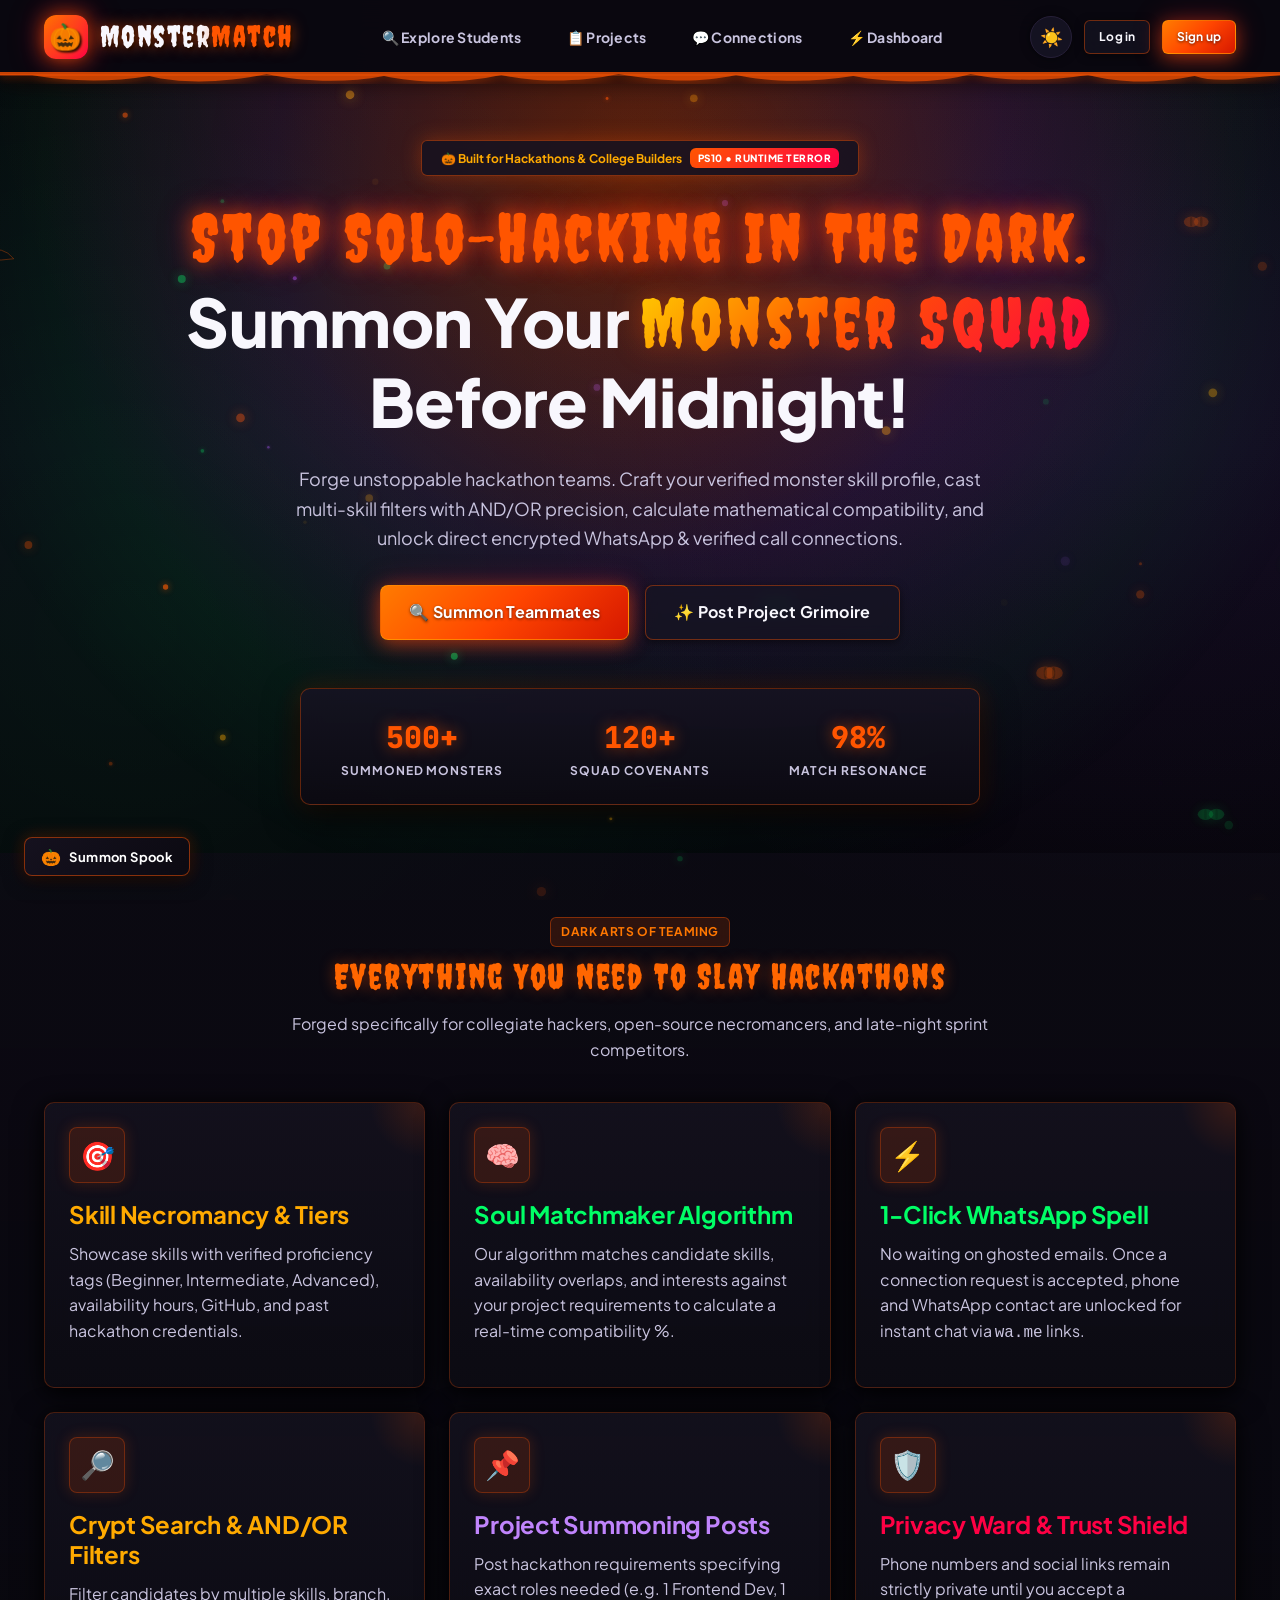
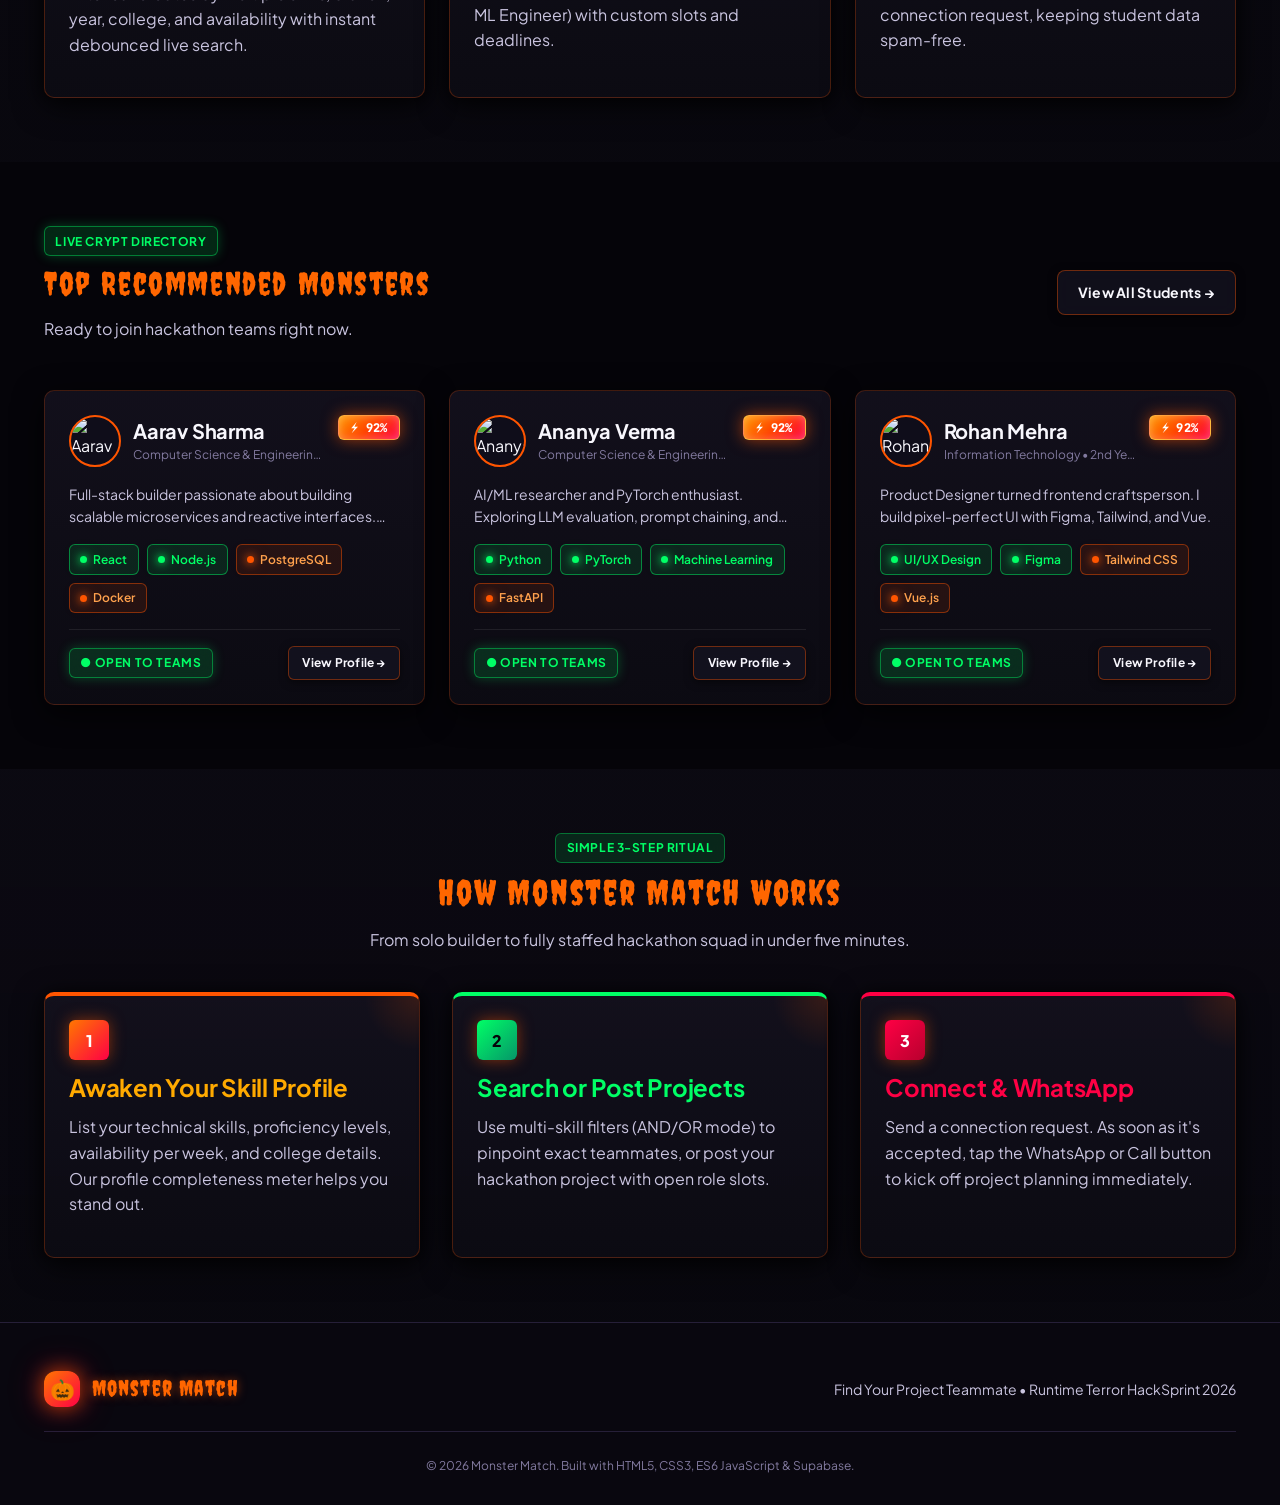
==== commit 0394b48a: "style(ui): refine edge geometry to be slightly sharp and remove boxed corners" ====
--- a/index.html
+++ b/index.html
@@ -36,7 +36,7 @@
       padding: 0.45rem 1.15rem;
       background: rgba(22, 18, 32, 0.85);
       border: 1.5px solid rgba(255, 85, 0, 0.45);
-      border-radius: var(--radius-full);
+      border-radius: var(--radius-badge, 6px);
       font-size: var(--font-size-xs);
       font-weight: 700;
       color: #ffaa00;
@@ -74,7 +74,7 @@
       padding: var(--spacing-6);
       background: linear-gradient(180deg, rgba(22, 19, 34, 0.9) 0%, rgba(12, 10, 18, 0.95) 100%);
       border: 1.5px solid rgba(255, 85, 0, 0.35);
-      border-radius: var(--radius-2xl);
+      border-radius: var(--radius-card, 10px);
       box-shadow: 0 10px 35px rgba(0, 0, 0, 0.85), 0 0 25px rgba(255, 85, 0, 0.2);
       backdrop-filter: blur(12px);
     }
@@ -105,7 +105,7 @@
     .feature-icon-box {
       width: 56px;
       height: 56px;
-      border-radius: var(--radius-xl);
+      border-radius: var(--radius-md, 8px);
       display: flex;
       align-items: center;
       justify-content: center;
@@ -121,7 +121,7 @@
     .preview-card {
       background: linear-gradient(180deg, rgba(20, 17, 30, 0.9) 0%, rgba(12, 11, 19, 0.95) 100%);
       border: 1.5px solid rgba(255, 85, 0, 0.22);
-      border-radius: var(--radius-2xl);
+      border-radius: var(--radius-card, 10px);
       padding: var(--spacing-6);
       transition: all var(--transition-normal);
       display: flex;
@@ -141,7 +141,7 @@
     .step-badge {
       width: 40px;
       height: 40px;
-      border-radius: var(--radius-full);
+      border-radius: var(--radius-sm, 6px);
       background: linear-gradient(135deg, #ff7700, #ff0044);
       color: #fff;
       display: flex;
@@ -187,7 +187,7 @@
       <div class="container" style="text-align: center;">
         <div class="hero-badge float-anim">
           <span>🎃 Built for Hackathons & College Builders</span>
-          <span style="background: linear-gradient(135deg, #ff5500, #ff0044); color:#ffffff; padding: 2px 8px; border-radius: 99px; font-size:10px; font-weight:800; letter-spacing:0.05em;">PS10 • RUNTIME TERROR</span>
+          <span style="background: linear-gradient(135deg, #ff5500, #ff0044); color:#ffffff; padding: 2px 8px; border-radius: 6px; font-size:10px; font-weight:800; letter-spacing:0.05em;">PS10 • RUNTIME TERROR</span>
         </div>
 
         <h1 class="hero-title">
--- a/css/variables.css
+++ b/css/variables.css
@@ -77,12 +77,17 @@
   --spacing-12: 3rem;
   --spacing-16: 4rem;
 
-  /* Radii */
-  --radius-sm: 0.375rem;
-  --radius-md: 0.5rem;
-  --radius-lg: 0.75rem;
-  --radius-xl: 1rem;
-  --radius-2xl: 1.25rem;
+  /* Radii — Sleek & slightly sharp edges (never harsh 0px boxes, never bloated round bubbles) */
+  --radius-xs: 4px;
+  --radius-sm: 6px;
+  --radius-md: 8px;
+  --radius-lg: 10px;
+  --radius-xl: 12px;
+  --radius-2xl: 14px;
+  --radius-card: 10px;
+  --radius-btn: 8px;
+  --radius-badge: 6px;
+  --radius-input: 8px;
   --radius-full: 9999px;
 
   /* Transitions */
--- a/css/base.css
+++ b/css/base.css
@@ -352,25 +352,30 @@
   filter: drop-shadow(0 2px 6px rgba(255, 85, 0, 0.5));
 }
 
-/* Cursed Grimoire Corner Flourish */
+/* Cursed Grimoire Card — Sleek, slightly sharp edges (10px) */
 .grimoire-card {
+  background: linear-gradient(180deg, rgba(20, 18, 30, 0.9) 0%, rgba(12, 11, 19, 0.96) 100%);
+  border: 1px solid rgba(255, 85, 0, 0.28);
+  border-radius: var(--radius-card, 10px);
+  padding: var(--spacing-6);
+  box-shadow: 0 8px 30px rgba(0, 0, 0, 0.75), 0 0 15px rgba(0, 0, 0, 0.5);
+  transition: all var(--transition-normal);
   position: relative;
+  overflow: hidden;
+  backdrop-filter: blur(12px);
+  -webkit-backdrop-filter: blur(12px);
 }
 
 .grimoire-card::before {
-  content: "🕸️";
+  content: "";
   position: absolute;
-  top: 6px;
-  right: 10px;
-  font-size: 1.1rem;
-  opacity: 0.3;
+  top: 0;
+  right: 0;
+  width: 55px;
+  height: 55px;
+  background: radial-gradient(circle at 100% 0%, rgba(255, 85, 0, 0.16) 0%, transparent 70%);
   pointer-events: none;
-  transition: opacity 0.3s ease, transform 0.3s ease;
-}
-
-.grimoire-card:hover::before {
-  opacity: 0.85;
-  transform: scale(1.15) rotate(10deg);
+  z-index: 0;
 }
 
 /* Toast Notifications (Cursed Grimoire Style) */
--- a/css/components.css
+++ b/css/components.css
@@ -134,10 +134,10 @@
   align-items: center;
   justify-content: center;
   gap: var(--spacing-2);
-  padding: 0.7rem 1.35rem;
+  padding: 0.65rem 1.25rem;
   font-weight: 700;
   font-size: var(--font-size-sm);
-  border-radius: var(--radius-xl);
+  border-radius: var(--radius-btn, 8px);
   border: 1.5px solid transparent;
   cursor: pointer;
   text-align: center;
@@ -252,22 +252,22 @@
 }
 
 .btn-sm {
-  padding: 0.42rem 0.95rem;
+  padding: 0.38rem 0.85rem;
   font-size: var(--font-size-xs);
-  border-radius: var(--radius-md);
+  border-radius: var(--radius-sm, 6px);
 }
 
 .btn-lg {
-  padding: 0.9rem 1.9rem;
+  padding: 0.85rem 1.75rem;
   font-size: var(--font-size-base);
-  border-radius: var(--radius-xl);
-}
-
-/* --- Cards (Haunted Grimoire & Crypt Tablets) --- */
+  border-radius: var(--radius-md, 8px);
+}
+
+/* --- Cards (Haunted Grimoire & Crypt Tablets) — Sleek 10px Edges --- */
 .card {
-  background: linear-gradient(180deg, rgba(20, 18, 30, 0.85) 0%, rgba(12, 11, 19, 0.95) 100%);
-  border: 1px solid rgba(255, 85, 0, 0.22);
-  border-radius: var(--radius-2xl);
+  background: linear-gradient(180deg, rgba(20, 18, 30, 0.88) 0%, rgba(12, 11, 19, 0.96) 100%);
+  border: 1px solid rgba(255, 85, 0, 0.25);
+  border-radius: var(--radius-card, 10px);
   padding: var(--spacing-6);
   box-shadow: 0 8px 30px rgba(0, 0, 0, 0.75), 0 0 15px rgba(0, 0, 0, 0.5);
   transition: all var(--transition-normal);
@@ -283,14 +283,14 @@
   position: absolute;
   top: 0;
   right: 0;
-  width: 60px;
-  height: 60px;
-  background-image: radial-gradient(circle at 100% 0%, rgba(255, 85, 0, 0.12) 0%, transparent 70%);
+  width: 55px;
+  height: 55px;
+  background-image: radial-gradient(circle at 100% 0%, rgba(255, 85, 0, 0.16) 0%, transparent 70%);
   pointer-events: none;
 }
 
 .card-hover:hover {
-  transform: translateY(-6px) scale(1.01);
+  transform: translateY(-5px) scale(1.008);
   border-color: rgba(255, 85, 0, 0.85);
   box-shadow: 
     0 18px 45px rgba(0, 0, 0, 0.95), 
@@ -298,17 +298,17 @@
     0 0 60px rgba(0, 255, 102, 0.15);
 }
 
-/* --- Chips & Badges --- */
+/* --- Chips & Badges — Slightly sharp edges (6px) --- */
 .badge {
   display: inline-flex;
   align-items: center;
   gap: var(--spacing-1);
-  padding: 0.3rem 0.75rem;
-  border-radius: var(--radius-full);
+  padding: 0.28rem 0.65rem;
+  border-radius: var(--radius-badge, 6px);
   font-size: var(--font-size-xs);
   font-weight: 700;
   text-transform: uppercase;
-  letter-spacing: 0.06em;
+  letter-spacing: 0.05em;
   backdrop-filter: blur(8px);
 }
 
@@ -337,8 +337,8 @@
   display: inline-flex;
   align-items: center;
   gap: var(--spacing-1);
-  padding: 0.35rem 0.75rem;
-  border-radius: var(--radius-lg);
+  padding: 0.3rem 0.65rem;
+  border-radius: var(--radius-sm, 6px);
   font-size: var(--font-size-xs);
   font-weight: 600;
   background-color: var(--bg-surface-subtle);
@@ -372,8 +372,8 @@
   align-items: center;
   justify-content: center;
   gap: 5px;
-  padding: 0.4rem 0.85rem;
-  border-radius: var(--radius-full);
+  padding: 0.35rem 0.75rem;
+  border-radius: var(--radius-badge, 6px);
   font-weight: 800;
   font-size: var(--font-size-xs);
   font-family: var(--font-family-mono);
@@ -392,8 +392,8 @@
   display: inline-flex;
   align-items: center;
   gap: 6px;
-  padding: 0.35rem 0.75rem;
-  border-radius: var(--radius-md);
+  padding: 0.3rem 0.65rem;
+  border-radius: var(--radius-sm, 6px);
   font-size: 12px;
   font-weight: 600;
   background: rgba(255, 255, 255, 0.04);
@@ -464,10 +464,10 @@
 
 .input, .select, .textarea {
   width: 100%;
-  padding: 0.8rem 1.1rem;
+  padding: 0.75rem 1rem;
   background-color: var(--bg-input);
   border: 1.5px solid var(--border-color);
-  border-radius: var(--radius-lg);
+  border-radius: var(--radius-input, 8px);
   color: var(--text-primary);
   transition: all var(--transition-fast);
   outline: none;
@@ -546,7 +546,7 @@
 .modal-container {
   background: linear-gradient(180deg, #181525 0%, #0d0c16 100%);
   border: 1.5px solid rgba(255, 85, 0, 0.4);
-  border-radius: var(--radius-2xl);
+  border-radius: var(--radius-card, 10px);
   width: 100%;
   max-width: 540px;
   box-shadow: 0 20px 50px rgba(0, 0, 0, 0.95), 0 0 35px rgba(255, 85, 0, 0.35);
